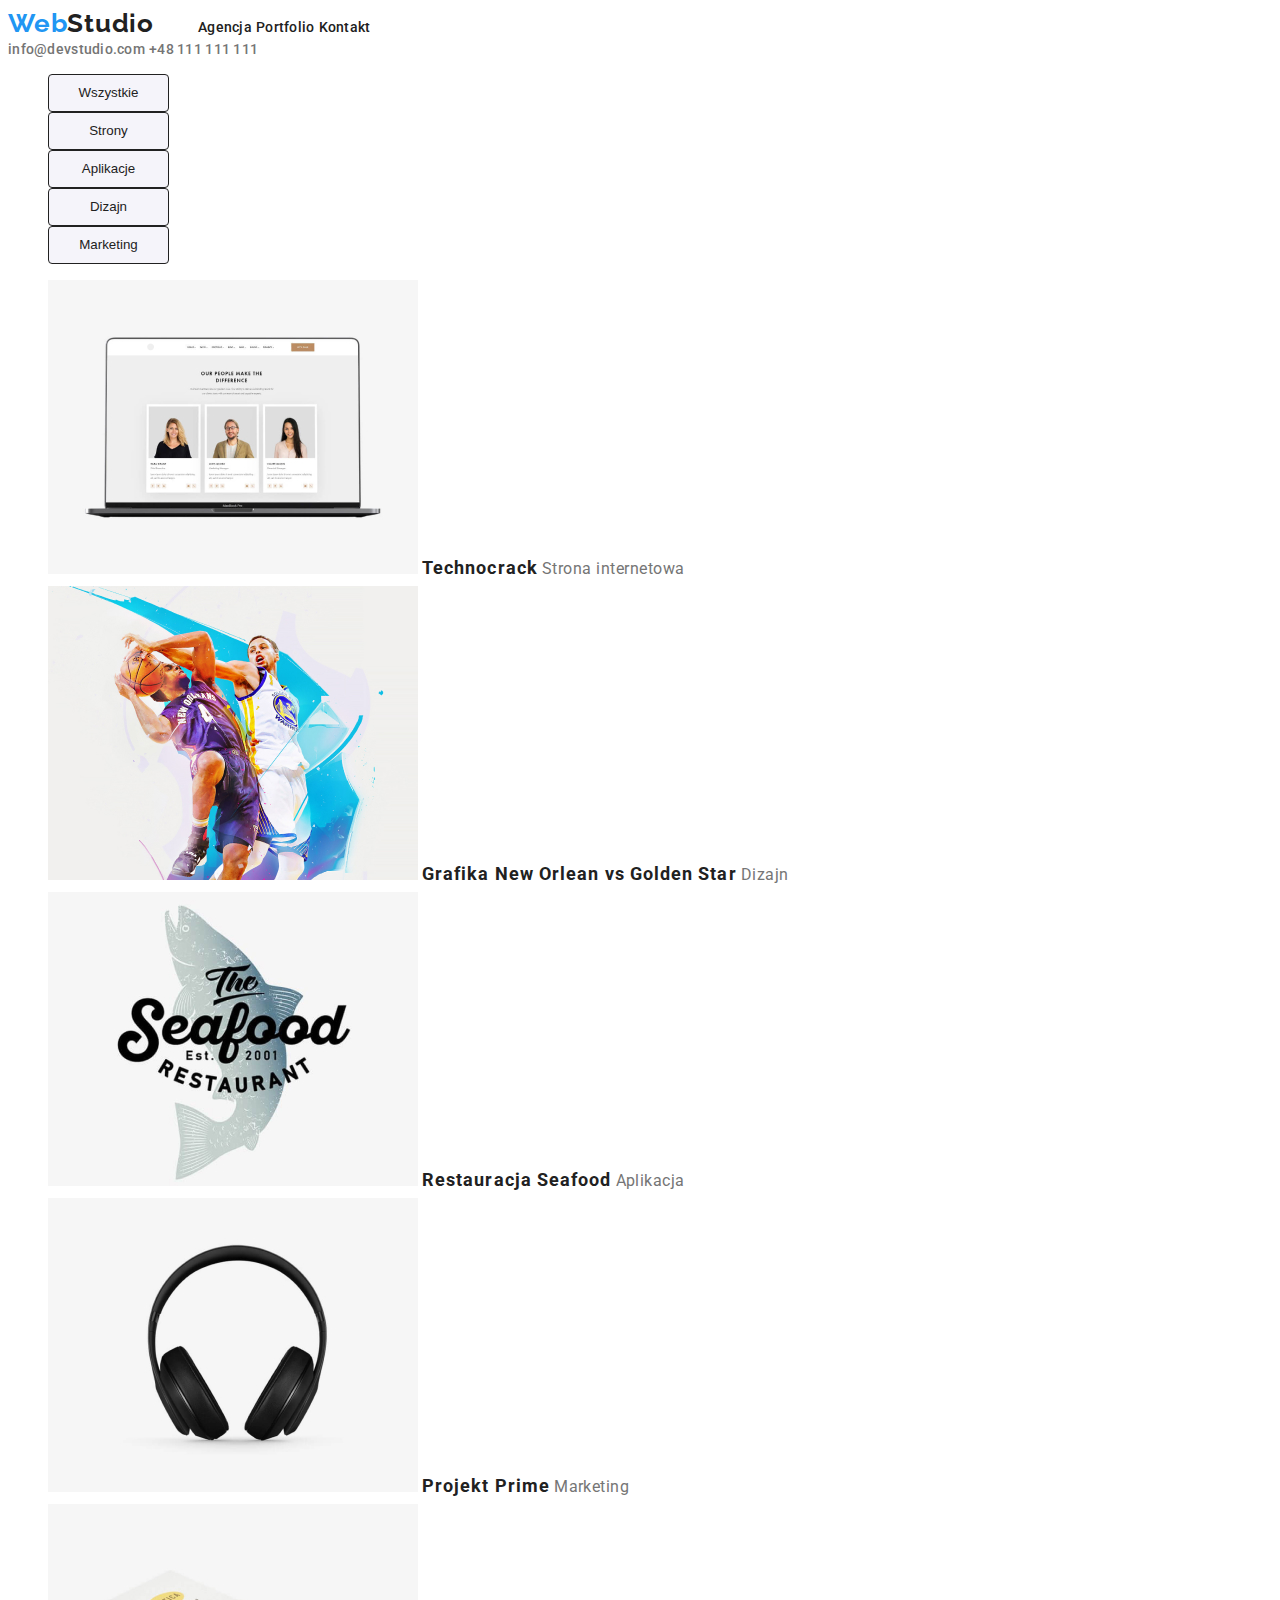
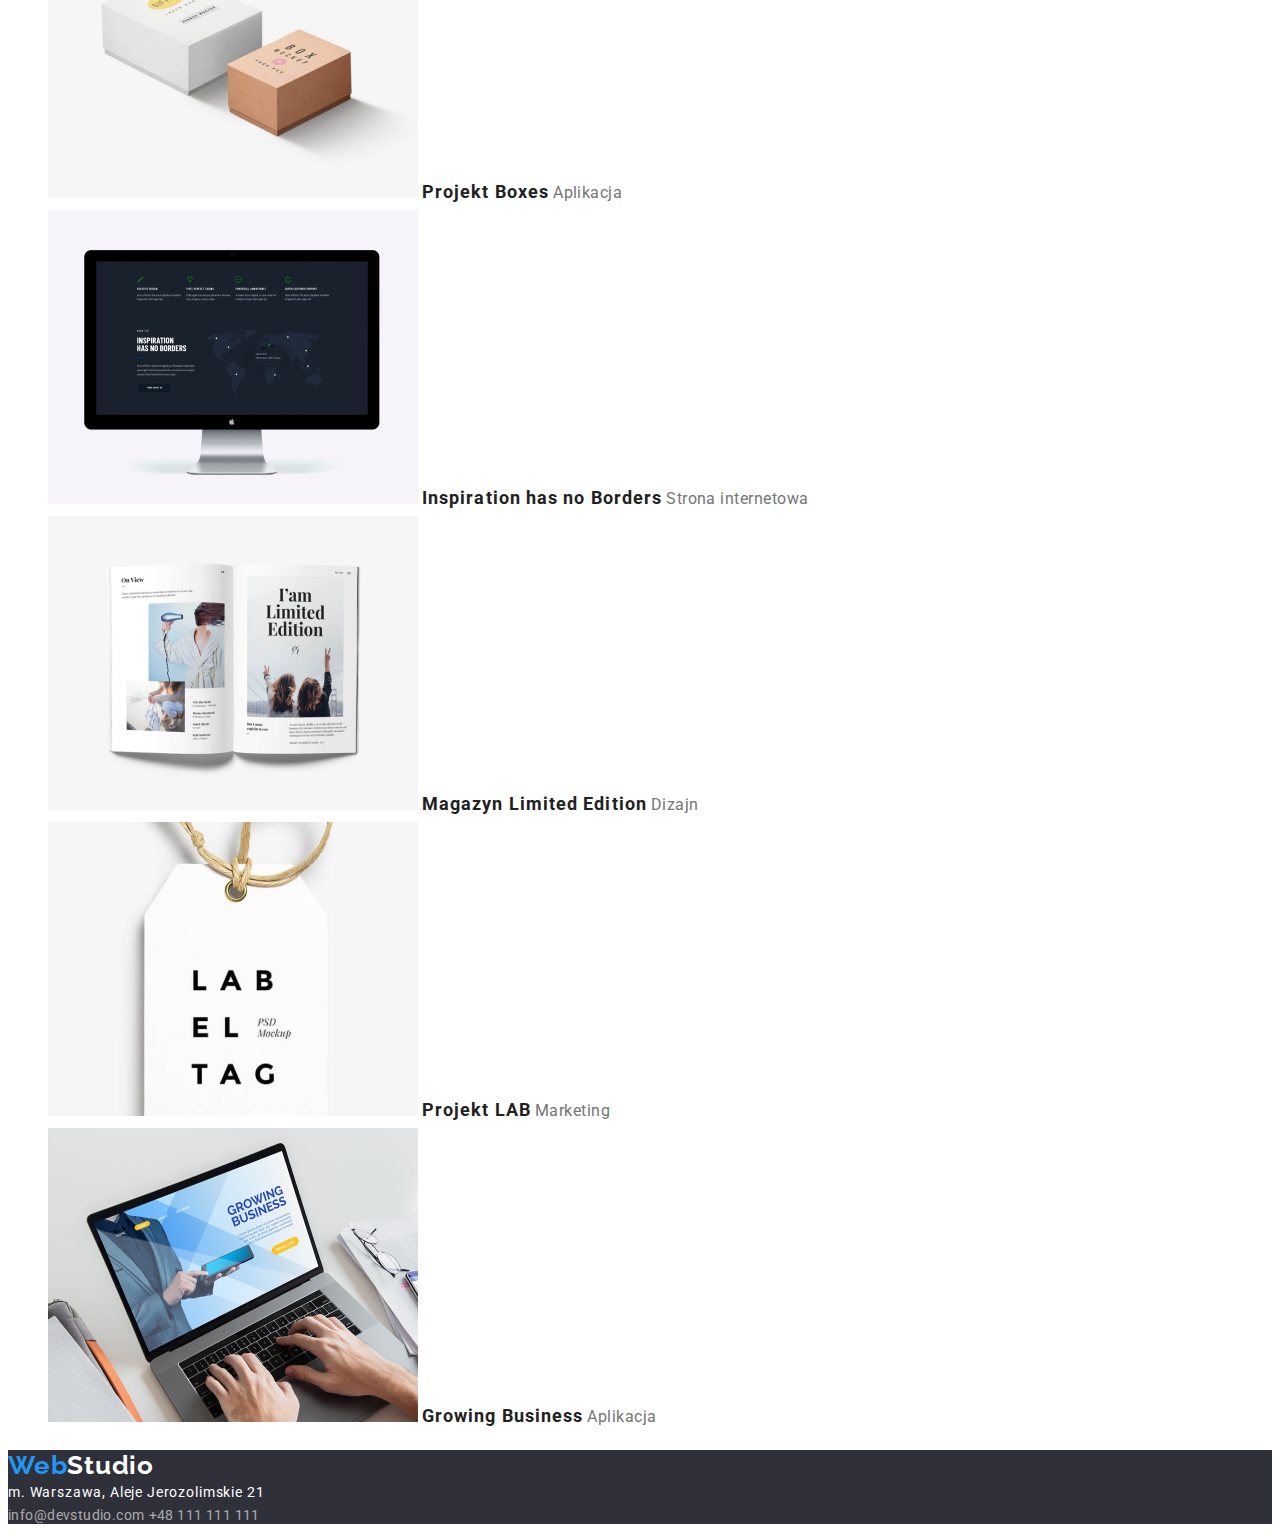
==== portfolio.html @ 50f25360 "copy" ====
<!DOCTYPE html>
<html lang="pl">
  <head>
    <meta charset="UTF-8" />
    <meta http-equiv="X-UA-Compatible" content="IE=edge" />
    <meta name="viewport" content="width=device-width, initial-scale=1.0" />
    <title>Document</title>
    <link href="CSS/style.css" rel="stylesheet" />
    <link rel="preconnect" href="https://fonts.googleapis.com" />
    <link rel="preconnect" href="https://fonts.gstatic.com" crossorigin />
    <link
      href="https://fonts.googleapis.com/css2?family=Raleway:wght@700&family=Roboto:wght@400;500;700;900&display=swap"
      rel="stylesheet"
    />
  </head>
  <body>
    <header>
      <div>
        <nav>
          <a class="webstudio" href="index.html"
            >Web<span class="studio-h">Studio</span></a
          >
          <ul class="menu">
            <li class="menu"><a class="links" href="#">Agencja</a></li>
            <li class="menu">
              <a class="links" href="./portfolio.html">Portfolio</a>
            </li>
            <li class="menu"><a class="links" href="#">Kontakt</a></li>
          </ul>
        </nav>

        <a class="mail-h" href="mailto:info@devstudio.com"
          >info@devstudio.com</a
        >

        <a class="tel" href="tel:+48111111111">+48 111 111 111</a>
      </div>
    </header>
    <main>
      <div>
        <ul class="buttons-portfolio">
          <li>
            <button class="button-p">
              <span class="buttons-text-portfolio">Wszystkie</span>
            </button>
          </li>
          <li>
            <button class="button-p">
              <span class="buttons-text-portfolio">Strony</span>
            </button>
          </li>
          <li>
            <button class="button-p">
              <span class="buttons-text-portfolio">Aplikacje</span>
            </button>
          </li>
          <li>
            <button class="button-p">
              <span class="buttons-text-portfolio">Dizajn</span>
            </button>
          </li>
          <li>
            <button class="button-p">
              <span class="buttons-text-portfolio">Marketing</span>
            </button>
          </li>
        </ul>
      </div>
      <div>
        <ul class="img-portfolio">
          <li>
            <img alt="" src="images/8.jpg" width="370" height="294" />
            <span class="img-name">Technocrack</span>
            <span class="img-type">Strona internetowa</span>
          </li>

          <li>
            <img alt="" src="images/9.jpg" width="370" height="294" />
            <span class="img-name">Grafika New Orlean vs Golden Star</span>
            <span class="img-type">Dizajn</span>
          </li>

          <li>
            <img alt="" src="images/10.jpg" width="370" height="294" />
            <span class="img-name">Restauracja Seafood</span>
            <span class="img-type">Aplikacja</span>
          </li>

          <li>
            <img alt="" src="images/11.jpg" width="370" height="294" />
            <span class="img-name">Projekt Prime</span>
            <span class="img-type">Marketing</span>
          </li>

          <li>
            <img alt="" src="images/12.jpg" width="370" height="294" />
            <span class="img-name">Projekt Boxes</span>
            <span class="img-type">Aplikacja</span>
          </li>

          <li>
            <img alt="" src="images/13.jpg" width="370" height="294" />
            <span class="img-name">Inspiration has no Borders</span>
            <span class="img-type">Strona internetowa</span>
          </li>

          <li>
            <img alt="" src="images/14.jpg" width="370" height="294" />
            <span class="img-name">Magazyn Limited Edition</span>
            <span class="img-type">Dizajn</span>
          </li>

          <li>
            <img alt="" src="images/15.jpg" width="370" height="294" />
            <span class="img-name">Projekt LAB</span>
            <span class="img-type">Marketing</span>
          </li>

          <li>
            <img alt="" src="images/16.jpg" width="370" height="294" />
            <span class="img-name">Growing Business</span>
            <span class="img-type">Aplikacja</span>
          </li>
        </ul>
      </div>
    </main>
    <footer class="footer">
      <a class="webstudio" href="index.html"
        ><span>Web</span><span class="studio-f">Studio</span></a
      >
      <address class="address">m. Warszawa, Aleje Jerozolimskie 21</address>
      <a class="link-footer" href="mailto:info@devstudio.com"
        >info@devstudio.com</a
      >

      <a class="tel-footer" href="tel:+48111111111">+48 111 111 111</a>
    </footer>
  </body>
</html>
---- CSS/style.css ----
body {
  font-family: "Roboto", sans-serif;
  color: #212121;
}

.menu {
  display: inline;
}

.webstudio {
  font-family: "Raleway";
  font-weight: 700;
  font-size: 26px;
  line-height: 1.19;
  letter-spacing: 0.03em;
  color: #2196f3;
  text-decoration: none;
}

.studio-h {
  color: #212121;
}

.studio-f {
  color: #ffffff;
}

.links {
  text-decoration: none;
  color: #212121;
  font-weight: 500;
  font-size: 14px;
  line-height: 1.14;
  letter-spacing: 0.02em;
}

.mail-h {
  text-decoration: none;
  color: #757575;
  font-weight: 500;
  font-size: 14px;
  line-height: 1.14;
  letter-spacing: 0.02em;
}

.tel {
  font-weight: 500;
  font-size: 14px;
  line-height: 1.14;
  letter-spacing: 0.02em;
  color: #757575;
  text-decoration: none;
}

.tel:hover {
  color: #2196f3;
}

.links:hover {
  color: #2196f3;
}

.mail-h:hover {
  color: #2196f3;
}

.s1 {
  background: #2f303a;
}

.h1 {
  font-weight: 900;
  font-size: 44px;
  line-height: 1.36;
  color: #ffffff;
  letter-spacing: 0.06em;
}

.Lorem-P {
  font-size: 14px;
  line-height: 1.71;
  color: #757575;
  letter-spacing: 0.03em;
}

.Ipsum-h {
  font-weight: 700;
  font-size: 14px;
  line-height: 1.14;
  letter-spacing: 0.03em;
}

.ul-main {
  list-style-type: none;
}

.job {
  color: #757575;
  font-size: 16px;
  line-height: 1.18;
  letter-spacing: 0.03em;
}

.name {
  font-weight: 500;
  font-size: 16px;
  line-height: 1.18;
  letter-spacing: 0.03em;
}

.button-main-page {
  background: #2196f3;
  box-shadow: 0px 4px 4px rgba(0, 0, 0, 0.15);
  border-radius: 4px;
  width: 200px;
  height: 50px;
  cursor: pointer;
}

.button-text {
  font-weight: 700;
  font-size: 16px;
  line-height: 1.87;
  letter-spacing: 0.06em;
  color: #ffffff;
}

.webstudio-footer {
  font-family: "Raleway";
  font-weight: 700;
  font-size: 26px;
  line-height: 1.19;
  letter-spacing: 0.03em;
  color: #2196f3;
  text-decoration: none;
}

.studio-footer {
  color: #ffffff;
}

.footer {
  background: #2f303a;
}

.address {
  font-size: 14px;
  line-height: 1.71;
  color: #ffffff;
  font-style: normal;
  letter-spacing: 0.06em;
}

.link-footer {
  color: rgba(255, 255, 255, 0.6);
  text-decoration: none;

  font-size: 14px;
  letter-spacing: 0.03em;
}

.tel-footer {
  color: rgba(255, 255, 255, 0.6);
  text-decoration: none;

  font-size: 14px;
  letter-spacing: 0.03em;
}

.buttons-portfolio {
  list-style-type: none;
  font-weight: 500;
  font-size: 16px;
  line-height: 1.62;
  letter-spacing: 0.03em;
}

.button-p {
  background-color: #f5f4fa;
  color: #212121;
  border: 1px solid #212121;
  width: 121px;
  height: 38px;
  border-radius: 4px;
  text-decoration: none;
  transition-duration: 0.4s;
  display: inline-block;
  cursor: pointer;
}

.button-p:hover {
  background-color: #2196f3;
  color: #ffffff;
  border: 1px solid #2196f3;
  box-shadow: 0px 3px 1px rgba(0, 0, 0, 0.1), 0px 1px 2px rgba(0, 0, 0, 0.08),
    0px 2px 2px rgba(0, 0, 0, 0.12);
}

.img-portfolio {
  list-style-type: none;
}

.img-name {
  font-weight: 700;
  font-size: 18px;
  line-height: 2;
  letter-spacing: 0.06em;
}

.img-type {
  font-size: 16px;
  line-height: 1.87;
  color: #757575;
  letter-spacing: 0.03em;
}

.offer {
  font-weight: 700;
  font-size: 36px;
  line-height: 1.16;
  letter-spacing: 0.03em;
}
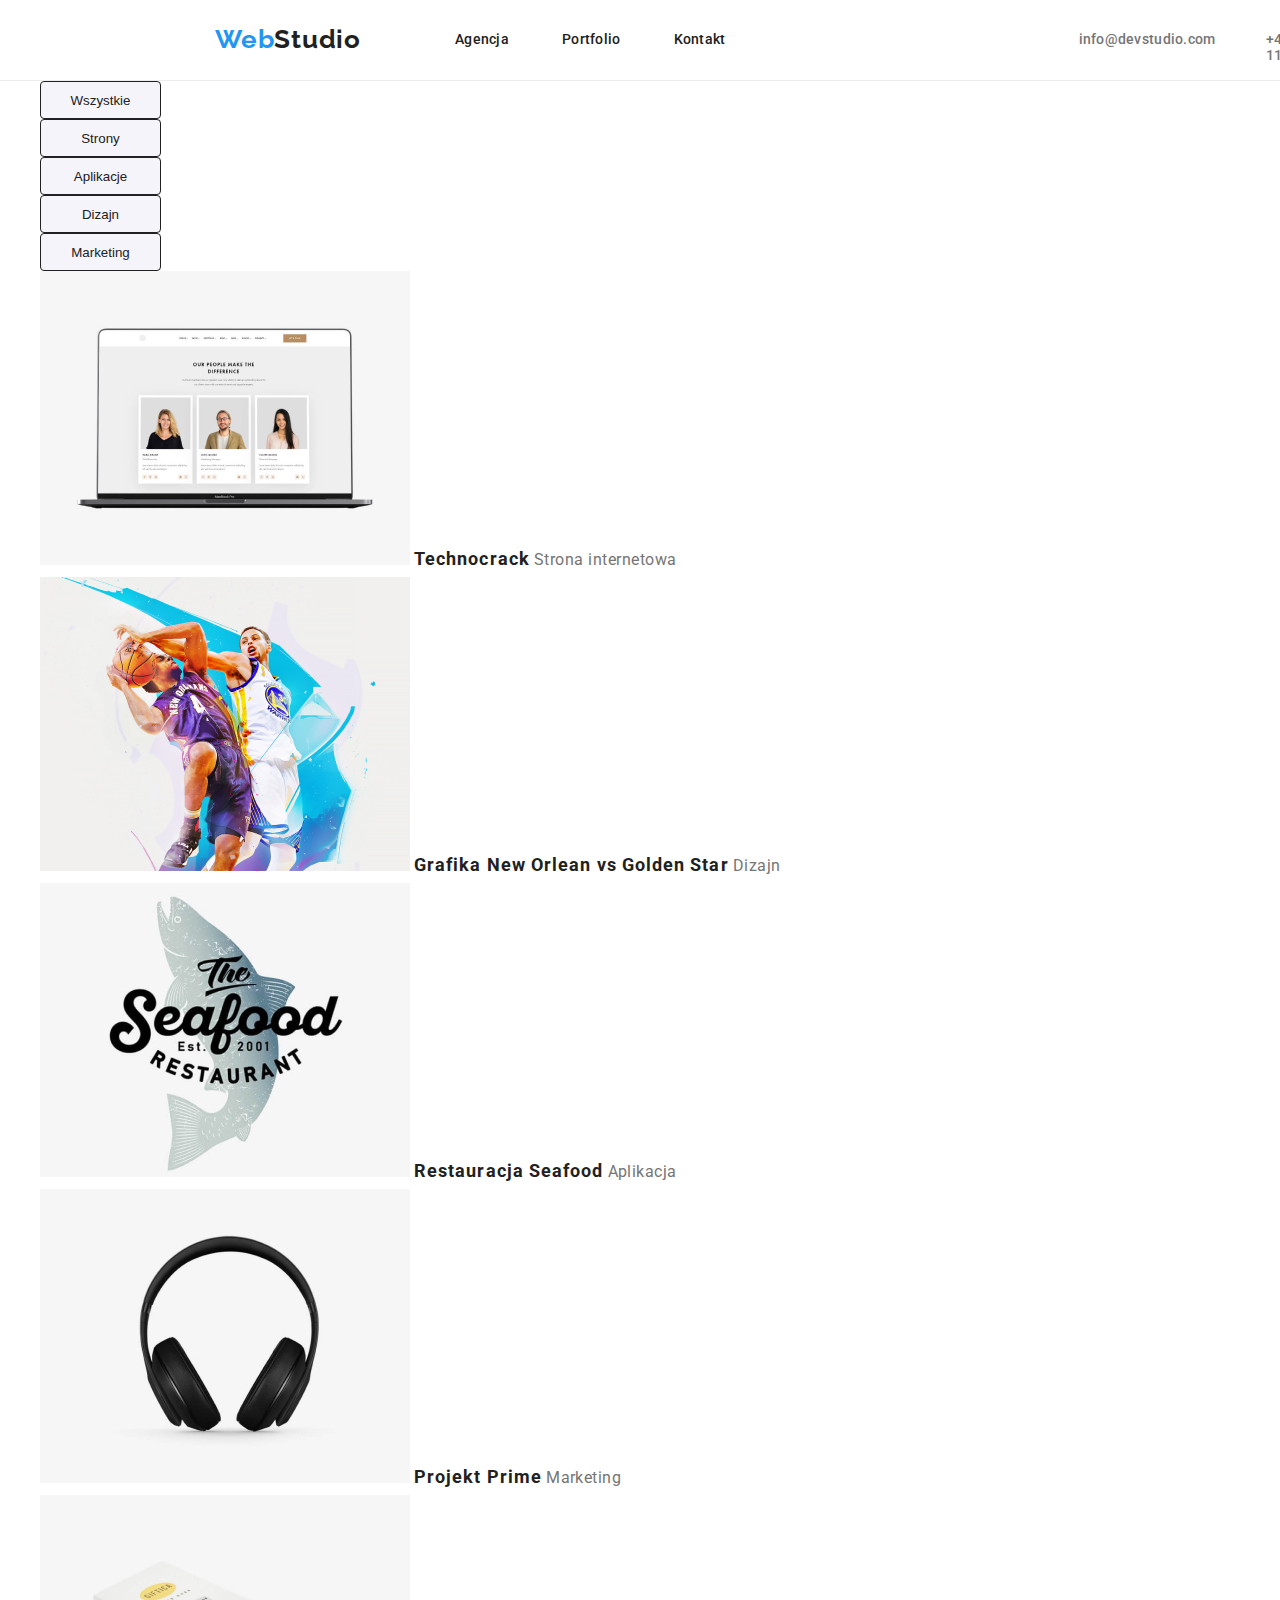
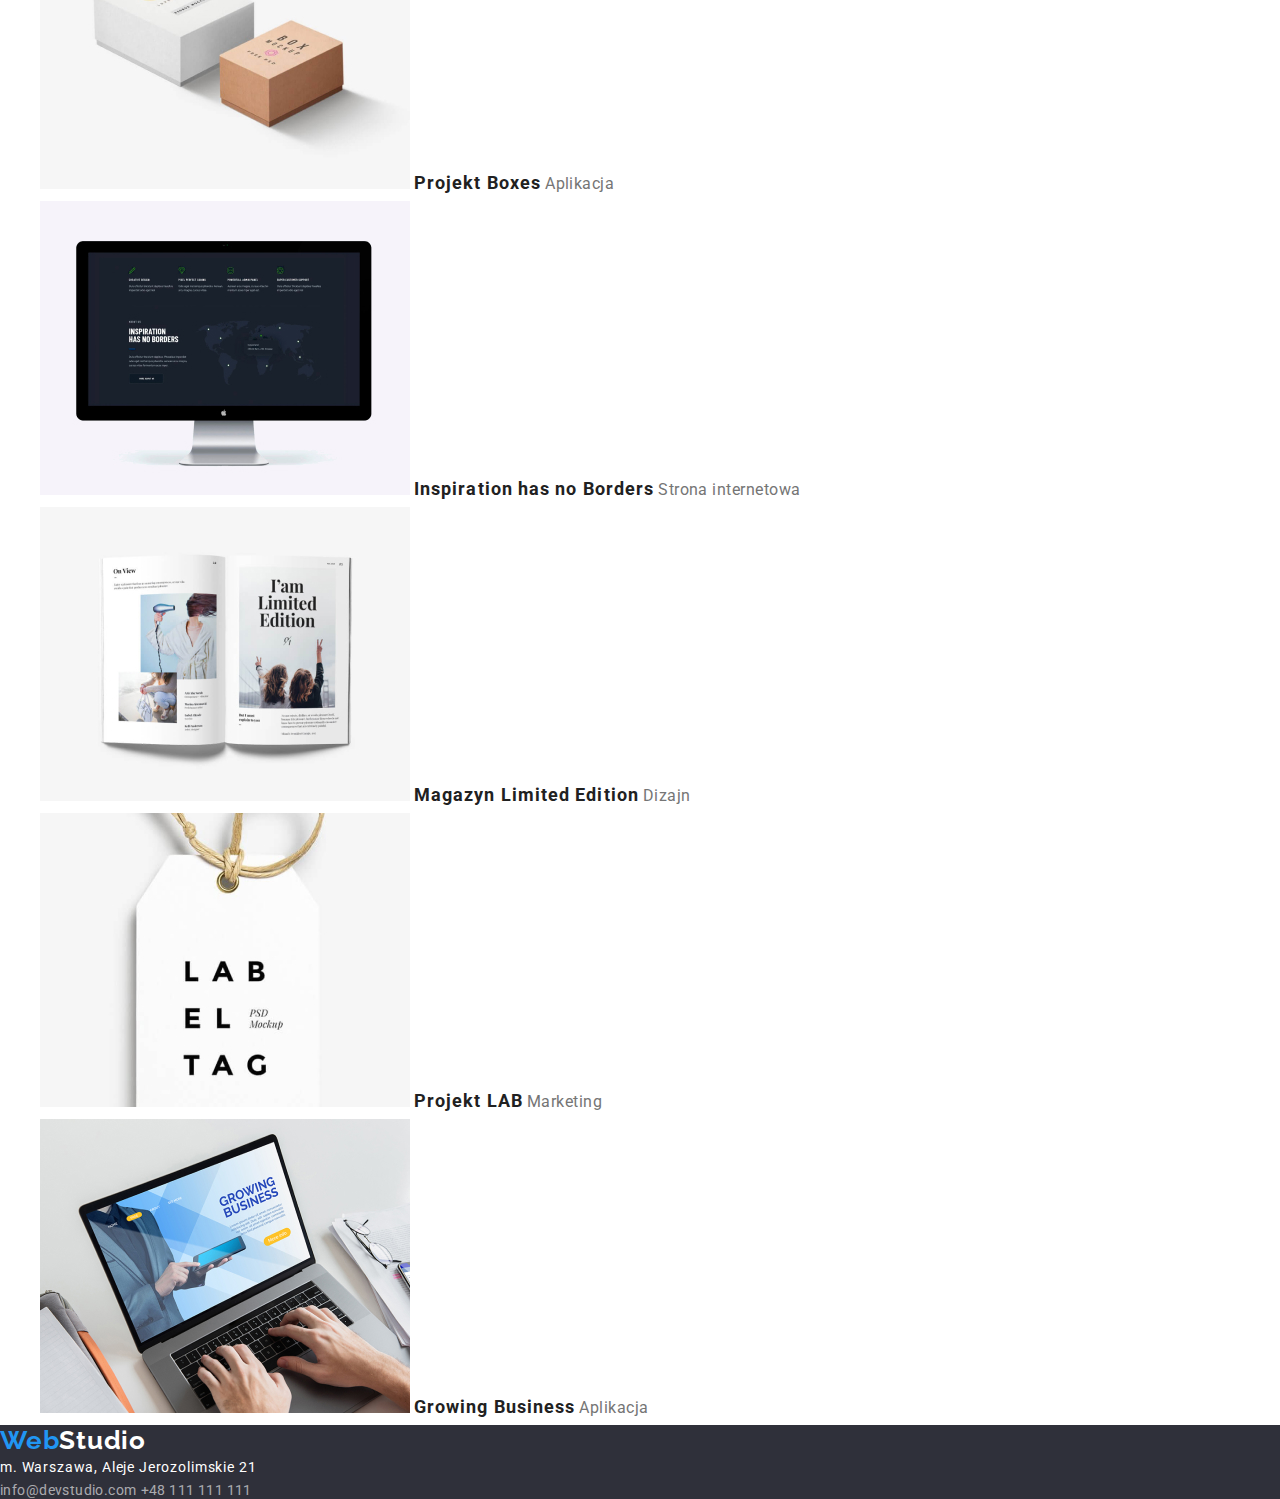
==== commit 736aa4b9: "working" ====
--- a/portfolio.html
+++ b/portfolio.html
@@ -14,28 +14,30 @@
     />
   </head>
   <body>
-    <header>
-      <div>
-        <nav>
-          <a class="webstudio" href="index.html"
-            >Web<span class="studio-h">Studio</span></a
+    <header class="container">
+      <div class="header">
+        <ul class="menu">
+          <li>
+            <a class="webstudio" href="index.html"
+              >Web<span class="studio-h">Studio</span></a
+            >
+          </li>
+
+          <li><a class="links" href="#">Agencja</a></li>
+          <li>
+            <a class="links" href="./portfolio.html">Portfolio</a>
+          </li>
+          <li><a class="links" href="#">Kontakt</a></li>
+
+          <a class="mail-h" href="mailto:info@devstudio.com"
+            >info@devstudio.com</a
           >
-          <ul class="menu">
-            <li class="menu"><a class="links" href="#">Agencja</a></li>
-            <li class="menu">
-              <a class="links" href="./portfolio.html">Portfolio</a>
-            </li>
-            <li class="menu"><a class="links" href="#">Kontakt</a></li>
-          </ul>
-        </nav>
 
-        <a class="mail-h" href="mailto:info@devstudio.com"
-          >info@devstudio.com</a
-        >
-
-        <a class="tel" href="tel:+48111111111">+48 111 111 111</a>
+          <a class="tel" href="tel:+48111111111">+48 111 111 111</a>
+        </ul>
       </div>
     </header>
+
     <main>
       <div>
         <ul class="buttons-portfolio">
@@ -125,15 +127,17 @@
       </div>
     </main>
     <footer class="footer">
-      <a class="webstudio" href="index.html"
-        ><span>Web</span><span class="studio-f">Studio</span></a
-      >
-      <address class="address">m. Warszawa, Aleje Jerozolimskie 21</address>
-      <a class="link-footer" href="mailto:info@devstudio.com"
-        >info@devstudio.com</a
-      >
+      <div class="container">
+        <a class="webstudio-f" href="index.html"
+          ><span>Web</span><span class="studio-f">Studio</span></a
+        >
+        <address class="address">m. Warszawa, Aleje Jerozolimskie 21</address>
+        <a class="link-footer" href="mailto:info@devstudio.com"
+          >info@devstudio.com</a
+        >
 
-      <a class="tel-footer" href="tel:+48111111111">+48 111 111 111</a>
+        <a class="tel-footer" href="tel:+48111111111">+48 111 111 111</a>
+      </div>
     </footer>
   </body>
 </html>
--- a/CSS/style.css
+++ b/CSS/style.css
@@ -1,10 +1,29 @@
+* {
+  margin: 0;
+}
+
 body {
   font-family: "Roboto", sans-serif;
   color: #212121;
 }
+.container {
+  max-width: 1600px;
+  width: 100%;
+  margin: 0 auto;
+  padding: 0;
+}
+
+.header {
+  width: 1600px;
+  height: 80px;
+  border-bottom: 1px solid #ececec;
+}
 
 .menu {
-  display: inline;
+  display: flex;
+  text-decoration: none;
+  list-style-type: none;
+  padding-left: 0px;
 }
 
 .webstudio {
@@ -15,6 +34,10 @@
   letter-spacing: 0.03em;
   color: #2196f3;
   text-decoration: none;
+  display: flex;
+  padding: 24px 0px 25px 0px;
+  margin-left: 215px;
+  margin-right: 94px;
 }
 
 .studio-h {
@@ -27,11 +50,14 @@
 
 .links {
   text-decoration: none;
+  list-style-type: none;
   color: #212121;
   font-weight: 500;
   font-size: 14px;
   line-height: 1.14;
   letter-spacing: 0.02em;
+  display: flex;
+  padding: 32px 53px 32px 0px;
 }
 
 .mail-h {
@@ -41,6 +67,8 @@
   font-size: 14px;
   line-height: 1.14;
   letter-spacing: 0.02em;
+  padding: 32px 50px 32px 0px;
+  margin-left: 300px;
 }
 
 .tel {
@@ -50,6 +78,9 @@
   letter-spacing: 0.02em;
   color: #757575;
   text-decoration: none;
+  padding: 32px 0px 32px 0px;
+
+  margin-right: 227px;
 }
 
 .tel:hover {
@@ -66,14 +97,22 @@
 
 .s1 {
   background: #2f303a;
+  width: 1600px;
+  height: 600px;
 }
 
 .h1 {
+  width: 696px;
+  height: 120px;
   font-weight: 900;
   font-size: 44px;
   line-height: 1.36;
   color: #ffffff;
   letter-spacing: 0.06em;
+  text-transform: uppercase;
+  text-align: center;
+  padding-left: 452px;
+  padding-top: 200px;
 }
 
 .Lorem-P {
@@ -88,10 +127,65 @@
   font-size: 14px;
   line-height: 1.14;
   letter-spacing: 0.03em;
+  margin-bottom: 10px;
+}
+
+.ul-main1 {
+  display: flex;
+  justify-content: space-between;
+  width: 1170px;
+  height: 101px;
+  list-style-type: none;
+  margin-top: 94px;
+  padding-left: 215px;
+}
+
+.sec3 {
+  width: 1170px;
+  height: 386px;
+  padding-left: 215px;
+}
+
+.ul-main2 {
+  list-style-type: none;
+  display: flex;
+  justify-content: space-between;
+  margin-top: 50px;
+  padding-left: 0px;
+}
+
+.team {
+  padding-top: 94px;
+  margin-top: 94px;
+  margin-left: 695px;
+  margin-bottom: 50px;
+  font-weight: 700;
+  font-size: 36px;
+  line-height: 42px;
+
+  letter-spacing: 0.03em;
+  color: #212121;
 }
 
 .ul-main {
   list-style-type: none;
+  list-style-type: none;
+  display: flex;
+  justify-content: space-between;
+  width: 1170px;
+  height: 368px;
+  margin-left: 215px;
+  margin-right: 215px;
+  padding-left: 0px;
+}
+
+.img-sec3 {
+  width: 270px;
+  height: 368px;
+  background: #ffffff;
+  box-shadow: 0px 1px 3px rgba(0, 0, 0, 0.12), 0px 1px 1px rgba(0, 0, 0, 0.14),
+    0px 2px 1px rgba(0, 0, 0, 0.2);
+  border-radius: 0px 0px 4px 4px;
 }
 
 .job {
@@ -99,6 +193,7 @@
   font-size: 16px;
   line-height: 1.18;
   letter-spacing: 0.03em;
+  text-align: center;
 }
 
 .name {
@@ -106,6 +201,7 @@
   font-size: 16px;
   line-height: 1.18;
   letter-spacing: 0.03em;
+  text-align: center;
 }
 
 .button-main-page {
@@ -115,6 +211,9 @@
   width: 200px;
   height: 50px;
   cursor: pointer;
+  margin-left: 700px;
+
+  margin-top: 30px;
 }
 
 .button-text {
@@ -219,4 +318,22 @@
   font-size: 36px;
   line-height: 1.16;
   letter-spacing: 0.03em;
-}
+  margin-top: 94px;
+  margin-left: 409px;
+}
+
+.sec4 {
+  width: 1600px;
+  height: 648px;
+  background: #f5f4fa;
+}
+
+.webstudio-f {
+  font-family: "Raleway";
+  font-weight: 700;
+  font-size: 26px;
+  line-height: 1.19;
+  letter-spacing: 0.03em;
+  color: #2196f3;
+  text-decoration: none;
+}
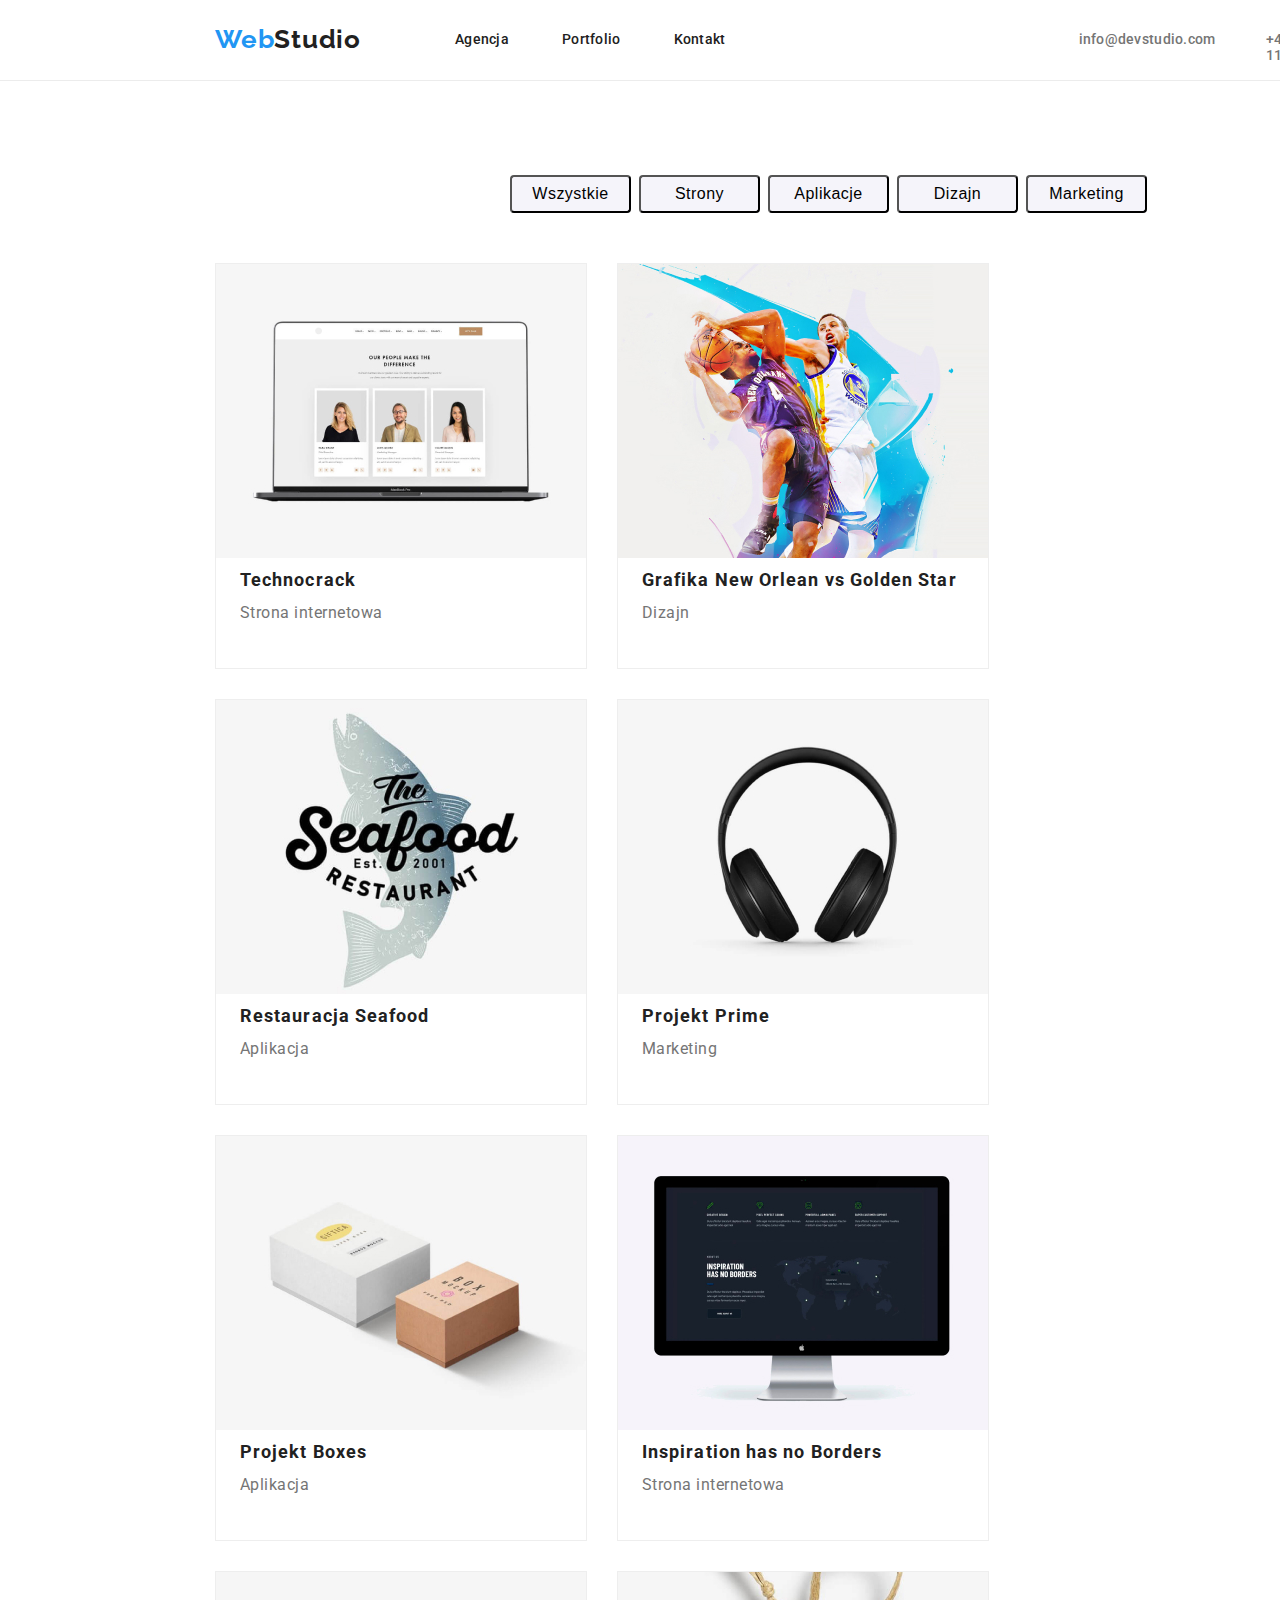
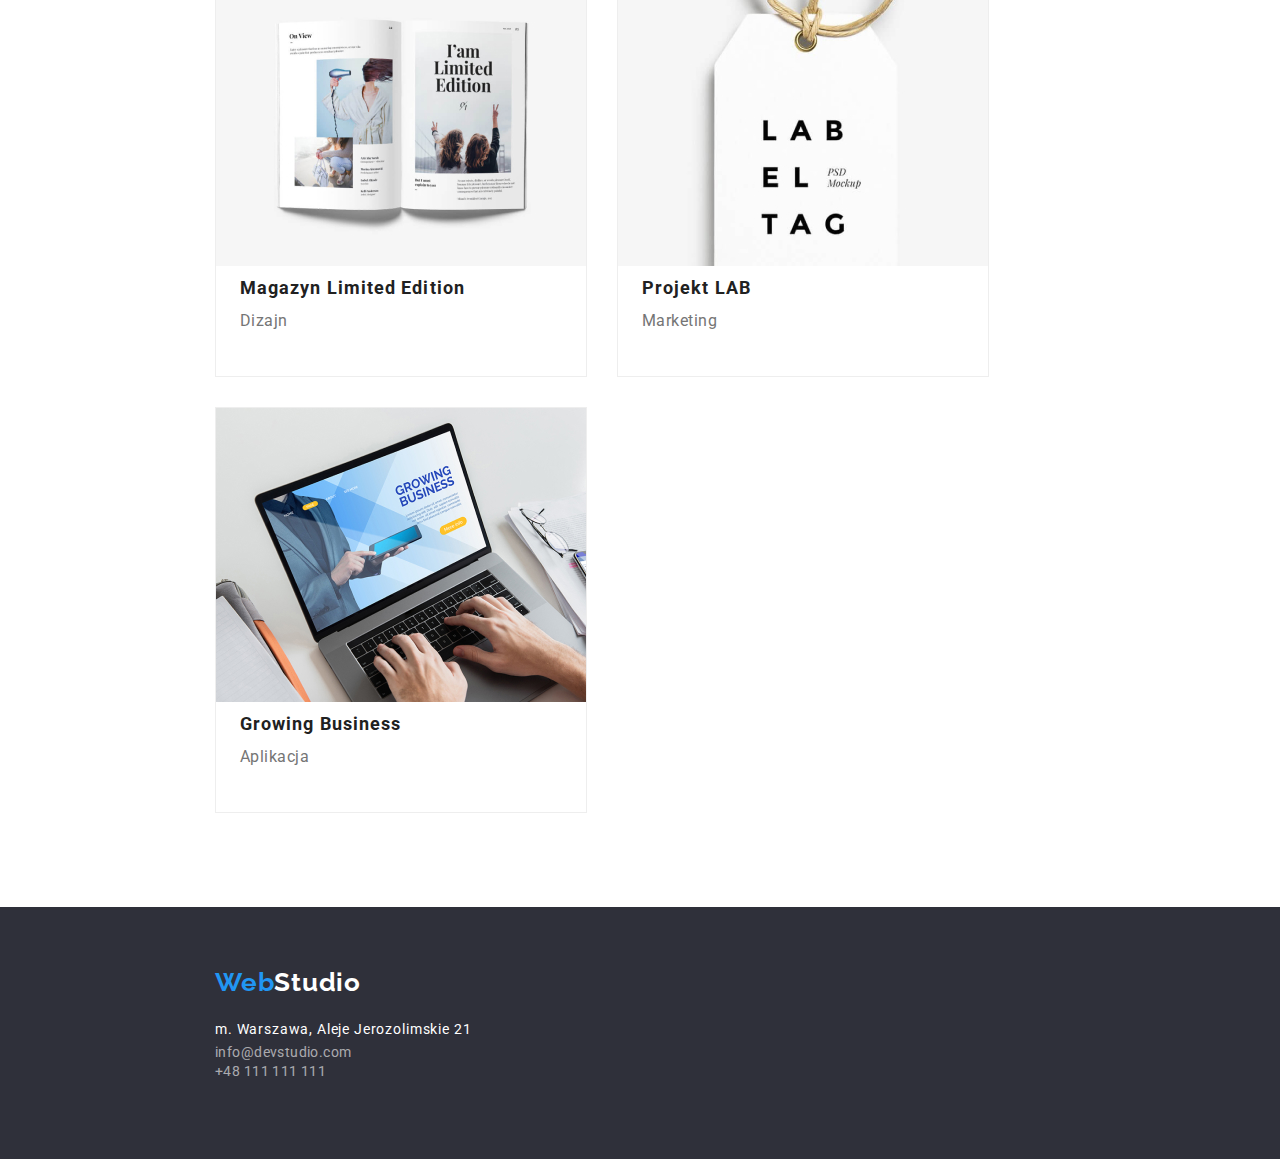
==== commit 818dff3b: "End" ====
--- a/portfolio.html
+++ b/portfolio.html
@@ -39,7 +39,7 @@
     </header>
 
     <main>
-      <div>
+      <div class="container">
         <ul class="buttons-portfolio">
           <li>
             <button class="button-p">
@@ -68,57 +68,57 @@
           </li>
         </ul>
       </div>
-      <div>
+      <div class="container">
         <ul class="img-portfolio">
-          <li>
+          <li class="portfolio-img-l">
             <img alt="" src="images/8.jpg" width="370" height="294" />
             <span class="img-name">Technocrack</span>
             <span class="img-type">Strona internetowa</span>
           </li>
 
-          <li>
+          <li class="portfolio-img-l">
             <img alt="" src="images/9.jpg" width="370" height="294" />
             <span class="img-name">Grafika New Orlean vs Golden Star</span>
             <span class="img-type">Dizajn</span>
           </li>
 
-          <li>
+          <li class="portfolio-img-l">
             <img alt="" src="images/10.jpg" width="370" height="294" />
             <span class="img-name">Restauracja Seafood</span>
             <span class="img-type">Aplikacja</span>
           </li>
 
-          <li>
+          <li class="portfolio-img-l">
             <img alt="" src="images/11.jpg" width="370" height="294" />
             <span class="img-name">Projekt Prime</span>
             <span class="img-type">Marketing</span>
           </li>
 
-          <li>
+          <li class="portfolio-img-l">
             <img alt="" src="images/12.jpg" width="370" height="294" />
             <span class="img-name">Projekt Boxes</span>
             <span class="img-type">Aplikacja</span>
           </li>
 
-          <li>
+          <li class="portfolio-img-l">
             <img alt="" src="images/13.jpg" width="370" height="294" />
             <span class="img-name">Inspiration has no Borders</span>
             <span class="img-type">Strona internetowa</span>
           </li>
 
-          <li>
+          <li class="portfolio-img-l">
             <img alt="" src="images/14.jpg" width="370" height="294" />
             <span class="img-name">Magazyn Limited Edition</span>
             <span class="img-type">Dizajn</span>
           </li>
 
-          <li>
+          <li class="portfolio-img-l">
             <img alt="" src="images/15.jpg" width="370" height="294" />
             <span class="img-name">Projekt LAB</span>
             <span class="img-type">Marketing</span>
           </li>
 
-          <li>
+          <li class="portfolio-img-l">
             <img alt="" src="images/16.jpg" width="370" height="294" />
             <span class="img-name">Growing Business</span>
             <span class="img-type">Aplikacja</span>
@@ -126,18 +126,21 @@
         </ul>
       </div>
     </main>
-    <footer class="footer">
-      <div class="container">
-        <a class="webstudio-f" href="index.html"
-          ><span>Web</span><span class="studio-f">Studio</span></a
-        >
-        <address class="address">m. Warszawa, Aleje Jerozolimskie 21</address>
-        <a class="link-footer" href="mailto:info@devstudio.com"
-          >info@devstudio.com</a
-        >
+  </main>
+  <footer class="container">
+    <div class="footer">
+      <ul class="list-f">
+      <li><a class="webstudio-f" href="index.html"
+        ><span>Web</span><span class="studio-f">Studio</span></a
+      ></li>
+      <li><address class="address">m. Warszawa, Aleje Jerozolimskie 21</address></li>
+      <li><a class="link-footer" href="mailto:info@devstudio.com"
+        >info@devstudio.com</a
+      ></li>
 
-        <a class="tel-footer" href="tel:+48111111111">+48 111 111 111</a>
-      </div>
-    </footer>
+      <li><a class="tel-footer" href="tel:+48111111111">+48 111 111 111</a></li>
+    </ul>
+    </div>
+  </footer>
   </body>
 </html>
--- a/CSS/style.css
+++ b/CSS/style.css
@@ -194,6 +194,9 @@
   line-height: 1.18;
   letter-spacing: 0.03em;
   text-align: center;
+  display: flex;
+  justify-content: space-between;
+  justify-content: center;
 }
 
 .name {
@@ -202,6 +205,10 @@
   line-height: 1.18;
   letter-spacing: 0.03em;
   text-align: center;
+  display: flex;
+  justify-content: space-between;
+  margin-left: 99px;
+  margin-top: 30px;
 }
 
 .button-main-page {
@@ -224,22 +231,14 @@
   color: #ffffff;
 }
 
-.webstudio-footer {
-  font-family: "Raleway";
-  font-weight: 700;
-  font-size: 26px;
-  line-height: 1.19;
-  letter-spacing: 0.03em;
-  color: #2196f3;
-  text-decoration: none;
-}
-
 .studio-footer {
   color: #ffffff;
 }
 
 .footer {
   background: #2f303a;
+  width: 1600px;
+  height: 252px;
 }
 
 .address {
@@ -248,6 +247,8 @@
   color: #ffffff;
   font-style: normal;
   letter-spacing: 0.06em;
+
+  margin-top: 20px;
 }
 
 .link-footer {
@@ -256,12 +257,14 @@
 
   font-size: 14px;
   letter-spacing: 0.03em;
+
+  margin-top: 9px;
 }
 
 .tel-footer {
   color: rgba(255, 255, 255, 0.6);
   text-decoration: none;
-
+  margin-top: 9px;
   font-size: 14px;
   letter-spacing: 0.03em;
 }
@@ -271,13 +274,27 @@
   font-weight: 500;
   font-size: 16px;
   line-height: 1.62;
+  letter-spacing: 0.03em;
+  display: flex;
+  justify-content: space-between;
+  width: 572px;
+  height: 54px;
+  gap: 8px;
+  padding-left: 510px;
+  margin-top: 94px;
+}
+
+.buttons-text-portfolio {
+  font-weight: 500;
+  font-size: 16px;
+  line-height: 1.62;
+  text-align: center;
   letter-spacing: 0.03em;
 }
 
 .button-p {
   background-color: #f5f4fa;
-  color: #212121;
-  border: 1px solid #212121;
+
   width: 121px;
   height: 38px;
   border-radius: 4px;
@@ -297,6 +314,18 @@
 
 .img-portfolio {
   list-style-type: none;
+  display: flex;
+  flex-wrap: wrap;
+  gap: 30px;
+  padding-left: 215px;
+  margin-top: 34px;
+  margin-bottom: 94px;
+}
+
+.portfolio-img-l {
+  width: 370px;
+  height: 404px;
+  border: 1px solid #eeeeee;
 }
 
 .img-name {
@@ -304,6 +333,9 @@
   font-size: 18px;
   line-height: 2;
   letter-spacing: 0.06em;
+  display: flex;
+  flex-wrap: wrap;
+  margin-left: 24px;
 }
 
 .img-type {
@@ -311,6 +343,9 @@
   line-height: 1.87;
   color: #757575;
   letter-spacing: 0.03em;
+  display: flex;
+  flex-wrap: wrap;
+  margin-left: 24px;
 }
 
 .offer {
@@ -336,4 +371,15 @@
   letter-spacing: 0.03em;
   color: #2196f3;
   text-decoration: none;
-}
+  padding-left: 0px;
+  padding-top: 60px;
+}
+
+.list-f {
+  display: flex;
+  flex-direction: column;
+  padding-left: 0px;
+  padding-top: 60px;
+  margin-left: 215px;
+  list-style-type: none;
+}
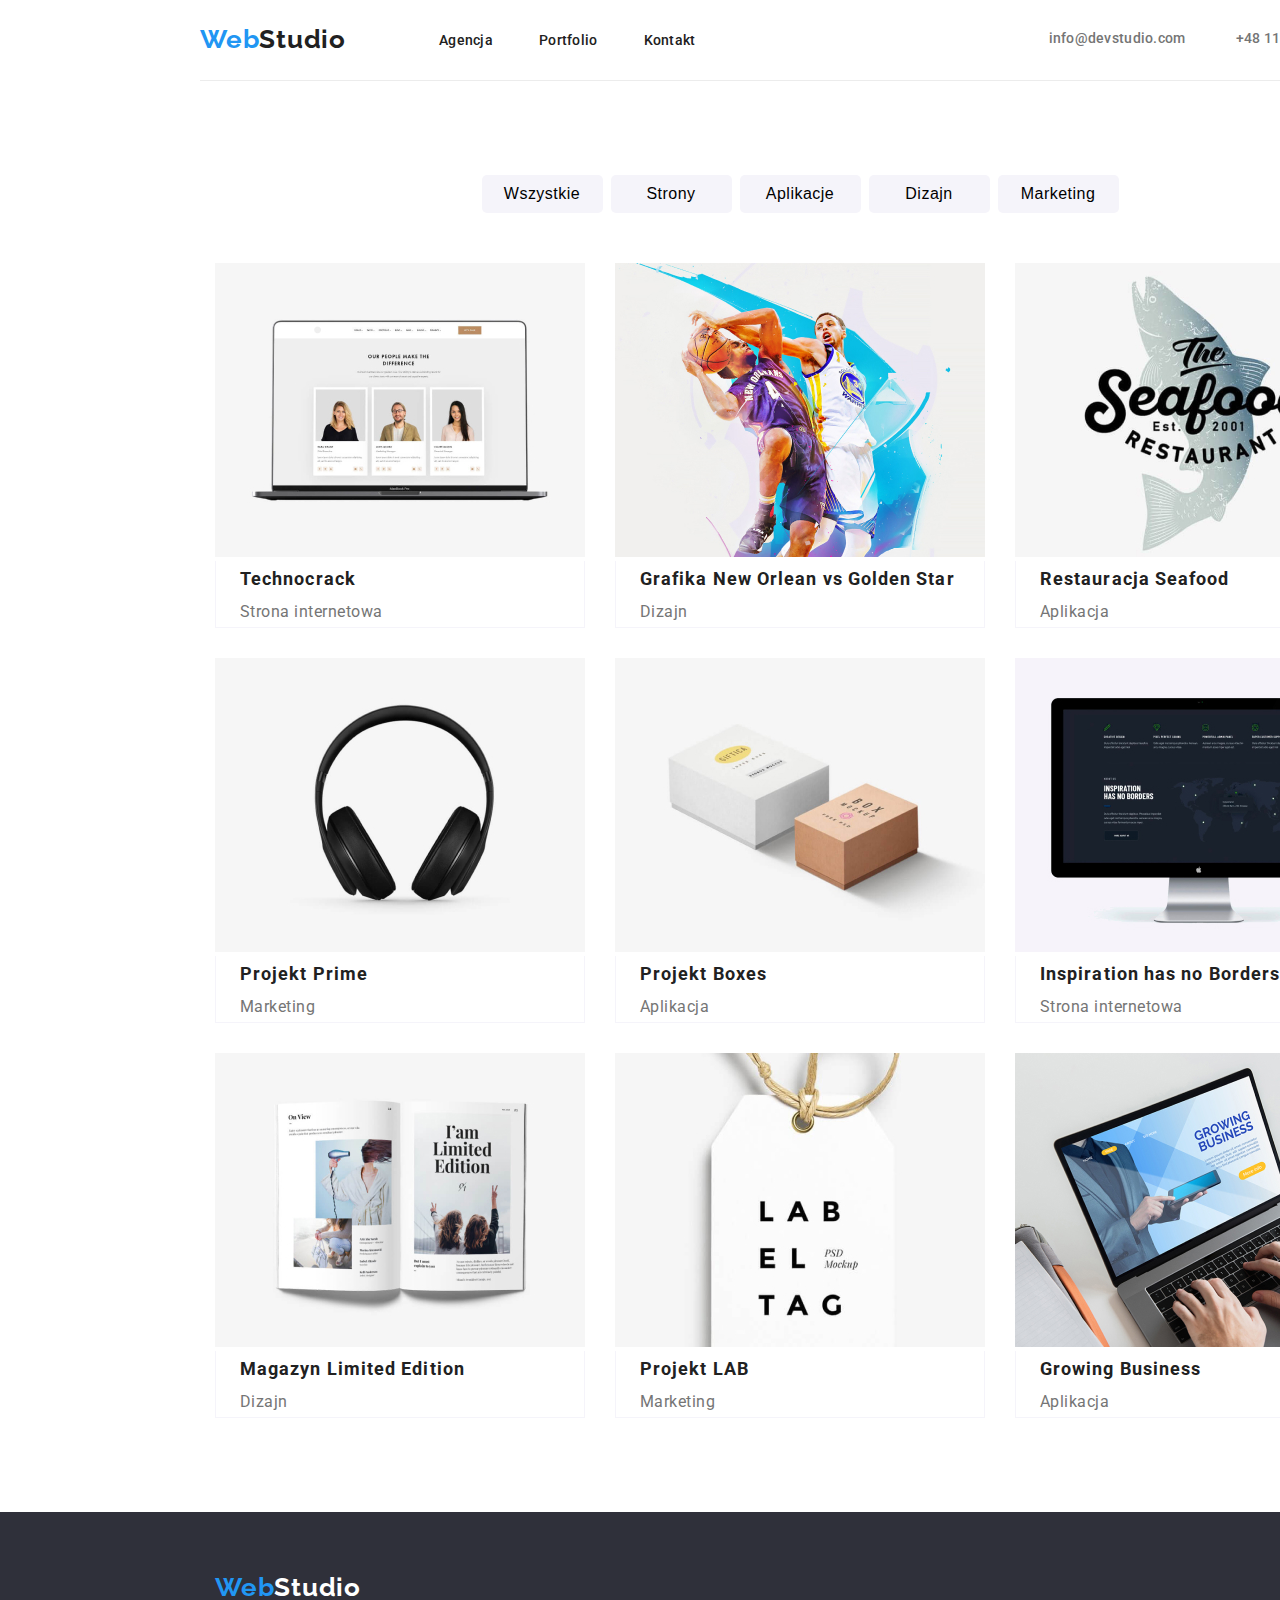
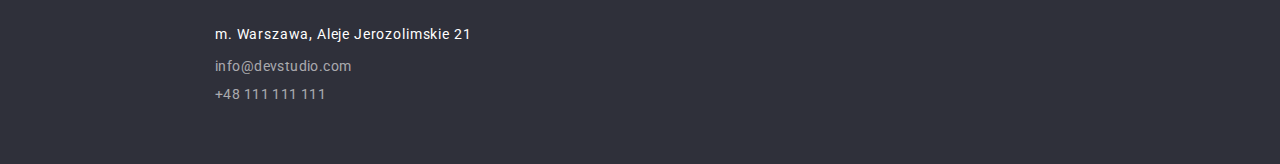
==== commit 36191685: "bugs fixed" ====
--- a/portfolio.html
+++ b/portfolio.html
@@ -6,6 +6,7 @@
     <meta name="viewport" content="width=device-width, initial-scale=1.0" />
     <title>Document</title>
     <link href="CSS/style.css" rel="stylesheet" />
+    <link rel="stylesheet" href="node_modules/modern-normalize/modern-normalize.css">
     <link rel="preconnect" href="https://fonts.googleapis.com" />
     <link rel="preconnect" href="https://fonts.gstatic.com" crossorigin />
     <link
@@ -14,27 +15,25 @@
     />
   </head>
   <body>
-    <header class="container">
-      <div class="header">
+    <header class="container header">
+      <div class="main-nav">
+        <a class="webstudio" href="index.html"
+          >Web<span class="studio-h">Studio</span></a
+        >
         <ul class="menu">
-          <li>
-            <a class="webstudio" href="index.html"
-              >Web<span class="studio-h">Studio</span></a
-            >
-          </li>
-
           <li><a class="links" href="#">Agencja</a></li>
           <li>
             <a class="links" href="./portfolio.html">Portfolio</a>
           </li>
           <li><a class="links" href="#">Kontakt</a></li>
-
+        </ul>
+        <div class="nav-contacts">
           <a class="mail-h" href="mailto:info@devstudio.com"
             >info@devstudio.com</a
           >
 
           <a class="tel" href="tel:+48111111111">+48 111 111 111</a>
-        </ul>
+        </div>
       </div>
     </header>
 
@@ -70,76 +69,81 @@
       </div>
       <div class="container">
         <ul class="img-portfolio">
-          <li class="portfolio-img-l">
+          <li>
             <img alt="" src="images/8.jpg" width="370" height="294" />
-            <span class="img-name">Technocrack</span>
-            <span class="img-type">Strona internetowa</span>
+            <div class="portfolio-img-l"><span class="img-name">Technocrack</span>
+            <span class="img-type">Strona internetowa</span></div>
           </li>
 
-          <li class="portfolio-img-l">
+          <li>
             <img alt="" src="images/9.jpg" width="370" height="294" />
-            <span class="img-name">Grafika New Orlean vs Golden Star</span>
+            <div class="portfolio-img-l"><span class="img-name">Grafika New Orlean vs Golden Star</span>
             <span class="img-type">Dizajn</span>
+          </div>   
           </li>
 
-          <li class="portfolio-img-l">
+          <li>
             <img alt="" src="images/10.jpg" width="370" height="294" />
-            <span class="img-name">Restauracja Seafood</span>
-            <span class="img-type">Aplikacja</span>
+            <div class="portfolio-img-l"><span class="img-name">Restauracja Seafood</span>
+            <span class="img-type">Aplikacja</span></div></li>
+
+          <li>
+            <img alt="" src="images/11.jpg" width="370" height="294" />
+            <div class="portfolio-img-l"><span class="img-name">Projekt Prime</span>
+            <span class="img-type">Marketing</span></div></li>
+
+          <li>
+            <img alt="" src="images/12.jpg" width="370" height="294" />
+            <div class="portfolio-img-l"><span class="img-name">Projekt Boxes</span>
+            <span class="img-type">Aplikacja</span></div></li>
+
+          <li>
+            <img alt="" src="images/13.jpg" width="370" height="294" />
+            <div class="portfolio-img-l"><span class="img-name">Inspiration has no Borders</span>
+            <span class="img-type">Strona internetowa</span></div>
           </li>
 
-          <li class="portfolio-img-l">
-            <img alt="" src="images/11.jpg" width="370" height="294" />
-            <span class="img-name">Projekt Prime</span>
-            <span class="img-type">Marketing</span>
-          </li>
+          <li>
+            <img alt="" src="images/14.jpg" width="370" height="294" />
+            <div class="portfolio-img-l"><span class="img-name">Magazyn Limited Edition</span>
+            <span class="img-type">Dizajn</span></div></li>
 
-          <li class="portfolio-img-l">
-            <img alt="" src="images/12.jpg" width="370" height="294" />
-            <span class="img-name">Projekt Boxes</span>
-            <span class="img-type">Aplikacja</span>
-          </li>
+          <li>
+            <img alt="" src="images/15.jpg" width="370" height="294" />
+            <div class="portfolio-img-l"><span class="img-name">Projekt LAB</span>
+            <span class="img-type">Marketing</span></div></li>
 
-          <li class="portfolio-img-l">
-            <img alt="" src="images/13.jpg" width="370" height="294" />
-            <span class="img-name">Inspiration has no Borders</span>
-            <span class="img-type">Strona internetowa</span>
-          </li>
-
-          <li class="portfolio-img-l">
-            <img alt="" src="images/14.jpg" width="370" height="294" />
-            <span class="img-name">Magazyn Limited Edition</span>
-            <span class="img-type">Dizajn</span>
-          </li>
-
-          <li class="portfolio-img-l">
-            <img alt="" src="images/15.jpg" width="370" height="294" />
-            <span class="img-name">Projekt LAB</span>
-            <span class="img-type">Marketing</span>
-          </li>
-
-          <li class="portfolio-img-l">
+          <li>
             <img alt="" src="images/16.jpg" width="370" height="294" />
-            <span class="img-name">Growing Business</span>
-            <span class="img-type">Aplikacja</span>
-          </li>
+            <div class="portfolio-img-l"><span class="img-name">Growing Business</span>
+            <span class="img-type">Aplikacja</span></div></li>
         </ul>
       </div>
     </main>
   </main>
-  <footer class="container">
-    <div class="footer">
+  <footer class="footer">
+    <div class="container">
       <ul class="list-f">
-      <li><a class="webstudio-f" href="index.html"
-        ><span>Web</span><span class="studio-f">Studio</span></a
-      ></li>
-      <li><address class="address">m. Warszawa, Aleje Jerozolimskie 21</address></li>
-      <li><a class="link-footer" href="mailto:info@devstudio.com"
-        >info@devstudio.com</a
-      ></li>
+        <li>
+          <a class="webstudio-f" href="index.html"
+            ><span>Web</span><span class="studio-f">Studio</span></a
+          >
+        </li>
+        <li>
+          <address class="address">
+            m. Warszawa, Aleje Jerozolimskie 21
+          </address>
+        </li>
+        <li>
+          <a class="link-footer" href="mailto:info@devstudio.com"
+            >info@devstudio.com</a
+          >
+        </li>
 
-      <li><a class="tel-footer" href="tel:+48111111111">+48 111 111 111</a></li>
-    </ul>
+        <li>
+          <a class="tel-footer" href="tel:+48111111111">+48 111 111 111</a>
+        </li>
+      </ul>
     </div>
   </footer>
   </body>
--- a/CSS/style.css
+++ b/CSS/style.css
@@ -1,29 +1,46 @@
 * {
   margin: 0;
-}
-
+  padding: 0;
+}
 body {
   font-family: "Roboto", sans-serif;
   color: #212121;
+  width: 1600px;
+  margin: 0 auto;
 }
 .container {
-  max-width: 1600px;
+  max-width: 1200px;
   width: 100%;
+  padding: 0 15px;
+  box-sizing: border-box;
   margin: 0 auto;
-  padding: 0;
 }
 
 .header {
   width: 1600px;
-  height: 80px;
   border-bottom: 1px solid #ececec;
+  padding-left: 0px;
 }
 
 .menu {
   display: flex;
   text-decoration: none;
   list-style-type: none;
-  padding-left: 0px;
+  gap: 46px;
+  align-items: center;
+}
+
+.main-nav {
+  display: flex;
+  margin: 24px 0 25px 0;
+  gap: 93px;
+}
+
+.nav-contacts {
+  display: flex;
+  gap: 50px;
+  align-items: center;
+  margin-left: 260px;
 }
 
 .webstudio {
@@ -35,9 +52,8 @@
   color: #2196f3;
   text-decoration: none;
   display: flex;
-  padding: 24px 0px 25px 0px;
-  margin-left: 215px;
-  margin-right: 94px;
+  /* padding: 24px 0px 25px 0px; */
+  /* margin-right: 94px; */
 }
 
 .studio-h {
@@ -56,8 +72,8 @@
   font-size: 14px;
   line-height: 1.14;
   letter-spacing: 0.02em;
-  display: flex;
-  padding: 32px 53px 32px 0px;
+  /* display: flex; */
+  /* padding: 32px 53px 32px 0px; */
 }
 
 .mail-h {
@@ -67,8 +83,8 @@
   font-size: 14px;
   line-height: 1.14;
   letter-spacing: 0.02em;
-  padding: 32px 50px 32px 0px;
-  margin-left: 300px;
+  /* padding: 32px 50px 32px 0px; */
+  /* margin-left: 300px; */
 }
 
 .tel {
@@ -78,9 +94,9 @@
   letter-spacing: 0.02em;
   color: #757575;
   text-decoration: none;
-  padding: 32px 0px 32px 0px;
-
-  margin-right: 227px;
+  /* padding: 32px 0px 32px 0px; */
+
+  /* margin-right: 227px; */
 }
 
 .tel:hover {
@@ -97,13 +113,17 @@
 
 .s1 {
   background: #2f303a;
+  padding: 200px 0;
+  display: flex;
+  flex-flow: column;
+  align-items: center;
   width: 1600px;
-  height: 600px;
+  margin-right: 0px;
 }
 
 .h1 {
   width: 696px;
-  height: 120px;
+
   font-weight: 900;
   font-size: 44px;
   line-height: 1.36;
@@ -111,8 +131,6 @@
   letter-spacing: 0.06em;
   text-transform: uppercase;
   text-align: center;
-  padding-left: 452px;
-  padding-top: 200px;
 }
 
 .Lorem-P {
@@ -133,17 +151,18 @@
 .ul-main1 {
   display: flex;
   justify-content: space-between;
-  width: 1170px;
+  /* width: 1170px; */
   height: 101px;
   list-style-type: none;
   margin-top: 94px;
-  padding-left: 215px;
+  /* padding-left: 215px; */
+  gap: 30px;
 }
 
 .sec3 {
   width: 1170px;
   height: 386px;
-  padding-left: 215px;
+  /* padding-left: 215px; */
 }
 
 .ul-main2 {
@@ -157,11 +176,11 @@
 .team {
   padding-top: 94px;
   margin-top: 94px;
-  margin-left: 695px;
   margin-bottom: 50px;
   font-weight: 700;
   font-size: 36px;
   line-height: 42px;
+  text-align: center;
 
   letter-spacing: 0.03em;
   color: #212121;
@@ -174,8 +193,8 @@
   justify-content: space-between;
   width: 1170px;
   height: 368px;
-  margin-left: 215px;
-  margin-right: 215px;
+  /* margin-left: 215px;
+  margin-right: 215px; */
   padding-left: 0px;
 }
 
@@ -216,10 +235,9 @@
   box-shadow: 0px 4px 4px rgba(0, 0, 0, 0.15);
   border-radius: 4px;
   width: 200px;
-  height: 50px;
   cursor: pointer;
-  margin-left: 700px;
-
+  padding-top: 9px;
+  padding-bottom: 9px;
   margin-top: 30px;
 }
 
@@ -248,7 +266,7 @@
   font-style: normal;
   letter-spacing: 0.06em;
 
-  margin-top: 20px;
+  margin-top: 11px;
 }
 
 .link-footer {
@@ -280,7 +298,9 @@
   width: 572px;
   height: 54px;
   gap: 8px;
-  padding-left: 510px;
+  justify-content: center;
+
+  margin: 0 auto;
   margin-top: 94px;
 }
 
@@ -297,7 +317,8 @@
 
   width: 121px;
   height: 38px;
-  border-radius: 4px;
+  border: #f5f4fa;
+  border-radius: 5px;
   text-decoration: none;
   transition-duration: 0.4s;
   display: inline-block;
@@ -314,18 +335,19 @@
 
 .img-portfolio {
   list-style-type: none;
+  width: 1170px;
   display: flex;
   flex-wrap: wrap;
   gap: 30px;
-  padding-left: 215px;
   margin-top: 34px;
   margin-bottom: 94px;
 }
 
 .portfolio-img-l {
-  width: 370px;
-  height: 404px;
-  border: 1px solid #eeeeee;
+  border-bottom: 1px solid #f5f4fa;
+  border-left: 1px solid #f5f4fa;
+  border-right: 1px solid #f5f4fa;
+  box-sizing: border-box;
 }
 
 .img-name {
@@ -354,7 +376,7 @@
   line-height: 1.16;
   letter-spacing: 0.03em;
   margin-top: 94px;
-  margin-left: 409px;
+  text-align: center;
 }
 
 .sec4 {
@@ -372,7 +394,7 @@
   color: #2196f3;
   text-decoration: none;
   padding-left: 0px;
-  padding-top: 60px;
+  margin-top: 60px;
 }
 
 .list-f {
@@ -380,6 +402,7 @@
   flex-direction: column;
   padding-left: 0px;
   padding-top: 60px;
-  margin-left: 215px;
-  list-style-type: none;
-}
+  gap: 9px;
+  /* margin-left: 215px; */
+  list-style-type: none;
+}
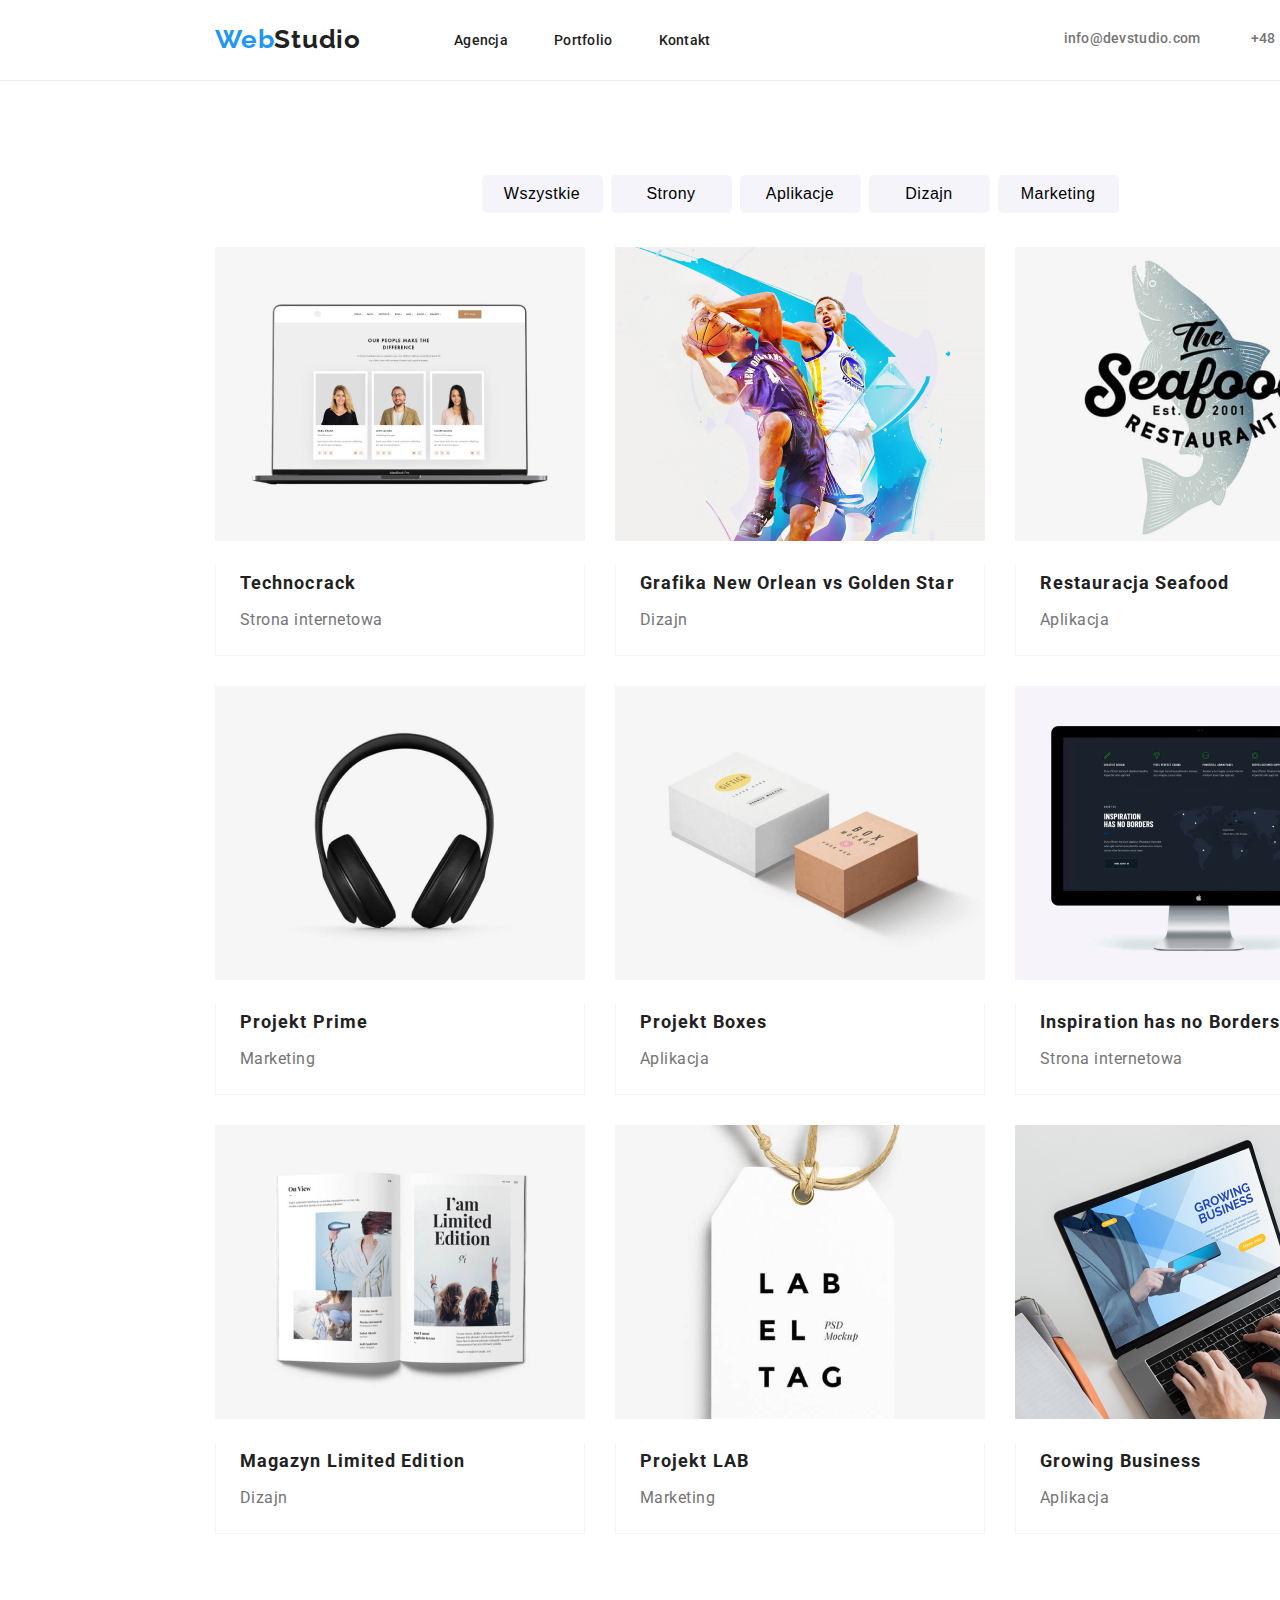
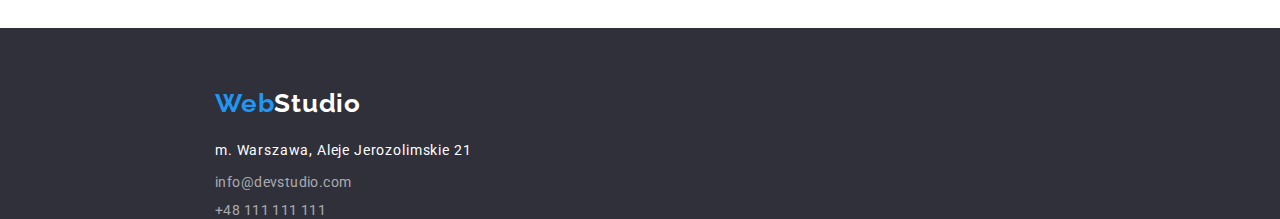
==== commit 38ba8829: "bugs fixed" ====
--- a/portfolio.html
+++ b/portfolio.html
@@ -15,24 +15,26 @@
     />
   </head>
   <body>
-    <header class="container header">
-      <div class="main-nav">
-        <a class="webstudio" href="index.html"
-          >Web<span class="studio-h">Studio</span></a
-        >
-        <ul class="menu">
-          <li><a class="links" href="#">Agencja</a></li>
-          <li>
-            <a class="links" href="./portfolio.html">Portfolio</a>
-          </li>
-          <li><a class="links" href="#">Kontakt</a></li>
-        </ul>
-        <div class="nav-contacts">
-          <a class="mail-h" href="mailto:info@devstudio.com"
-            >info@devstudio.com</a
+    <header class="header">
+      <div class="container">
+        <div class="main-nav">
+          <a class="webstudio" href="index.html"
+            >Web<span class="studio-h">Studio</span></a
           >
+          <ul class="menu">
+            <li><a class="links" href="#">Agencja</a></li>
+            <li>
+              <a class="links" href="./portfolio.html">Portfolio</a>
+            </li>
+            <li><a class="links" href="#">Kontakt</a></li>
+          </ul>
+          <div class="nav-contacts">
+            <a class="mail-h" href="mailto:info@devstudio.com"
+              >info@devstudio.com</a
+            >
 
-          <a class="tel" href="tel:+48111111111">+48 111 111 111</a>
+            <a class="tel" href="tel:+48111111111">+48 111 111 111</a>
+          </div>
         </div>
       </div>
     </header>
--- a/CSS/style.css
+++ b/CSS/style.css
@@ -16,10 +16,18 @@
   margin: 0 auto;
 }
 
+.img {
+  display: block;
+}
+
+.section {
+  padding-top: 94px;
+  padding-bottom: 94px;
+  box-sizing: border-box;
+}
+
 .header {
-  width: 1600px;
   border-bottom: 1px solid #ececec;
-  padding-left: 0px;
 }
 
 .menu {
@@ -52,8 +60,6 @@
   color: #2196f3;
   text-decoration: none;
   display: flex;
-  /* padding: 24px 0px 25px 0px; */
-  /* margin-right: 94px; */
 }
 
 .studio-h {
@@ -72,8 +78,6 @@
   font-size: 14px;
   line-height: 1.14;
   letter-spacing: 0.02em;
-  /* display: flex; */
-  /* padding: 32px 53px 32px 0px; */
 }
 
 .mail-h {
@@ -83,8 +87,6 @@
   font-size: 14px;
   line-height: 1.14;
   letter-spacing: 0.02em;
-  /* padding: 32px 50px 32px 0px; */
-  /* margin-left: 300px; */
 }
 
 .tel {
@@ -94,9 +96,6 @@
   letter-spacing: 0.02em;
   color: #757575;
   text-decoration: none;
-  /* padding: 32px 0px 32px 0px; */
-
-  /* margin-right: 227px; */
 }
 
 .tel:hover {
@@ -117,13 +116,11 @@
   display: flex;
   flex-flow: column;
   align-items: center;
-  width: 1600px;
   margin-right: 0px;
 }
 
 .h1 {
   width: 696px;
-
   font-weight: 900;
   font-size: 44px;
   line-height: 1.36;
@@ -151,18 +148,9 @@
 .ul-main1 {
   display: flex;
   justify-content: space-between;
-  /* width: 1170px; */
-  height: 101px;
   list-style-type: none;
   margin-top: 94px;
-  /* padding-left: 215px; */
   gap: 30px;
-}
-
-.sec3 {
-  width: 1170px;
-  height: 386px;
-  /* padding-left: 215px; */
 }
 
 .ul-main2 {
@@ -181,30 +169,23 @@
   font-size: 36px;
   line-height: 42px;
   text-align: center;
-
   letter-spacing: 0.03em;
   color: #212121;
 }
 
 .ul-main {
   list-style-type: none;
-  list-style-type: none;
-  display: flex;
-  justify-content: space-between;
-  width: 1170px;
-  height: 368px;
-  /* margin-left: 215px;
-  margin-right: 215px; */
+  display: flex;
+  justify-content: space-between;
   padding-left: 0px;
 }
 
 .img-sec3 {
-  width: 270px;
-  height: 368px;
   background: #ffffff;
   box-shadow: 0px 1px 3px rgba(0, 0, 0, 0.12), 0px 1px 1px rgba(0, 0, 0, 0.14),
     0px 2px 1px rgba(0, 0, 0, 0.2);
   border-radius: 0px 0px 4px 4px;
+  margin-bottom: 94px;
 }
 
 .job {
@@ -216,6 +197,7 @@
   display: flex;
   justify-content: space-between;
   justify-content: center;
+  margin-bottom: 30px;
 }
 
 .name {
@@ -228,13 +210,15 @@
   justify-content: space-between;
   margin-left: 99px;
   margin-top: 30px;
+  margin-bottom: 10px;
 }
 
 .button-main-page {
   background: #2196f3;
   box-shadow: 0px 4px 4px rgba(0, 0, 0, 0.15);
+  width: 200px;
+  height: 50px;
   border-radius: 4px;
-  width: 200px;
   cursor: pointer;
   padding-top: 9px;
   padding-bottom: 9px;
@@ -255,8 +239,6 @@
 
 .footer {
   background: #2f303a;
-  width: 1600px;
-  height: 252px;
 }
 
 .address {
@@ -265,17 +247,14 @@
   color: #ffffff;
   font-style: normal;
   letter-spacing: 0.06em;
-
   margin-top: 11px;
 }
 
 .link-footer {
   color: rgba(255, 255, 255, 0.6);
   text-decoration: none;
-
-  font-size: 14px;
-  letter-spacing: 0.03em;
-
+  font-size: 14px;
+  letter-spacing: 0.03em;
   margin-top: 9px;
 }
 
@@ -295,11 +274,8 @@
   letter-spacing: 0.03em;
   display: flex;
   justify-content: space-between;
-  width: 572px;
-  height: 54px;
   gap: 8px;
   justify-content: center;
-
   margin: 0 auto;
   margin-top: 94px;
 }
@@ -314,7 +290,6 @@
 
 .button-p {
   background-color: #f5f4fa;
-
   width: 121px;
   height: 38px;
   border: #f5f4fa;
@@ -358,6 +333,7 @@
   display: flex;
   flex-wrap: wrap;
   margin-left: 24px;
+  margin-top: 20px;
 }
 
 .img-type {
@@ -368,6 +344,8 @@
   display: flex;
   flex-wrap: wrap;
   margin-left: 24px;
+  margin-top: 4px;
+  margin-bottom: 20px;
 }
 
 .offer {
@@ -380,8 +358,6 @@
 }
 
 .sec4 {
-  width: 1600px;
-  height: 648px;
   background: #f5f4fa;
 }
 
@@ -403,6 +379,5 @@
   padding-left: 0px;
   padding-top: 60px;
   gap: 9px;
-  /* margin-left: 215px; */
-  list-style-type: none;
-}
+  list-style-type: none;
+}
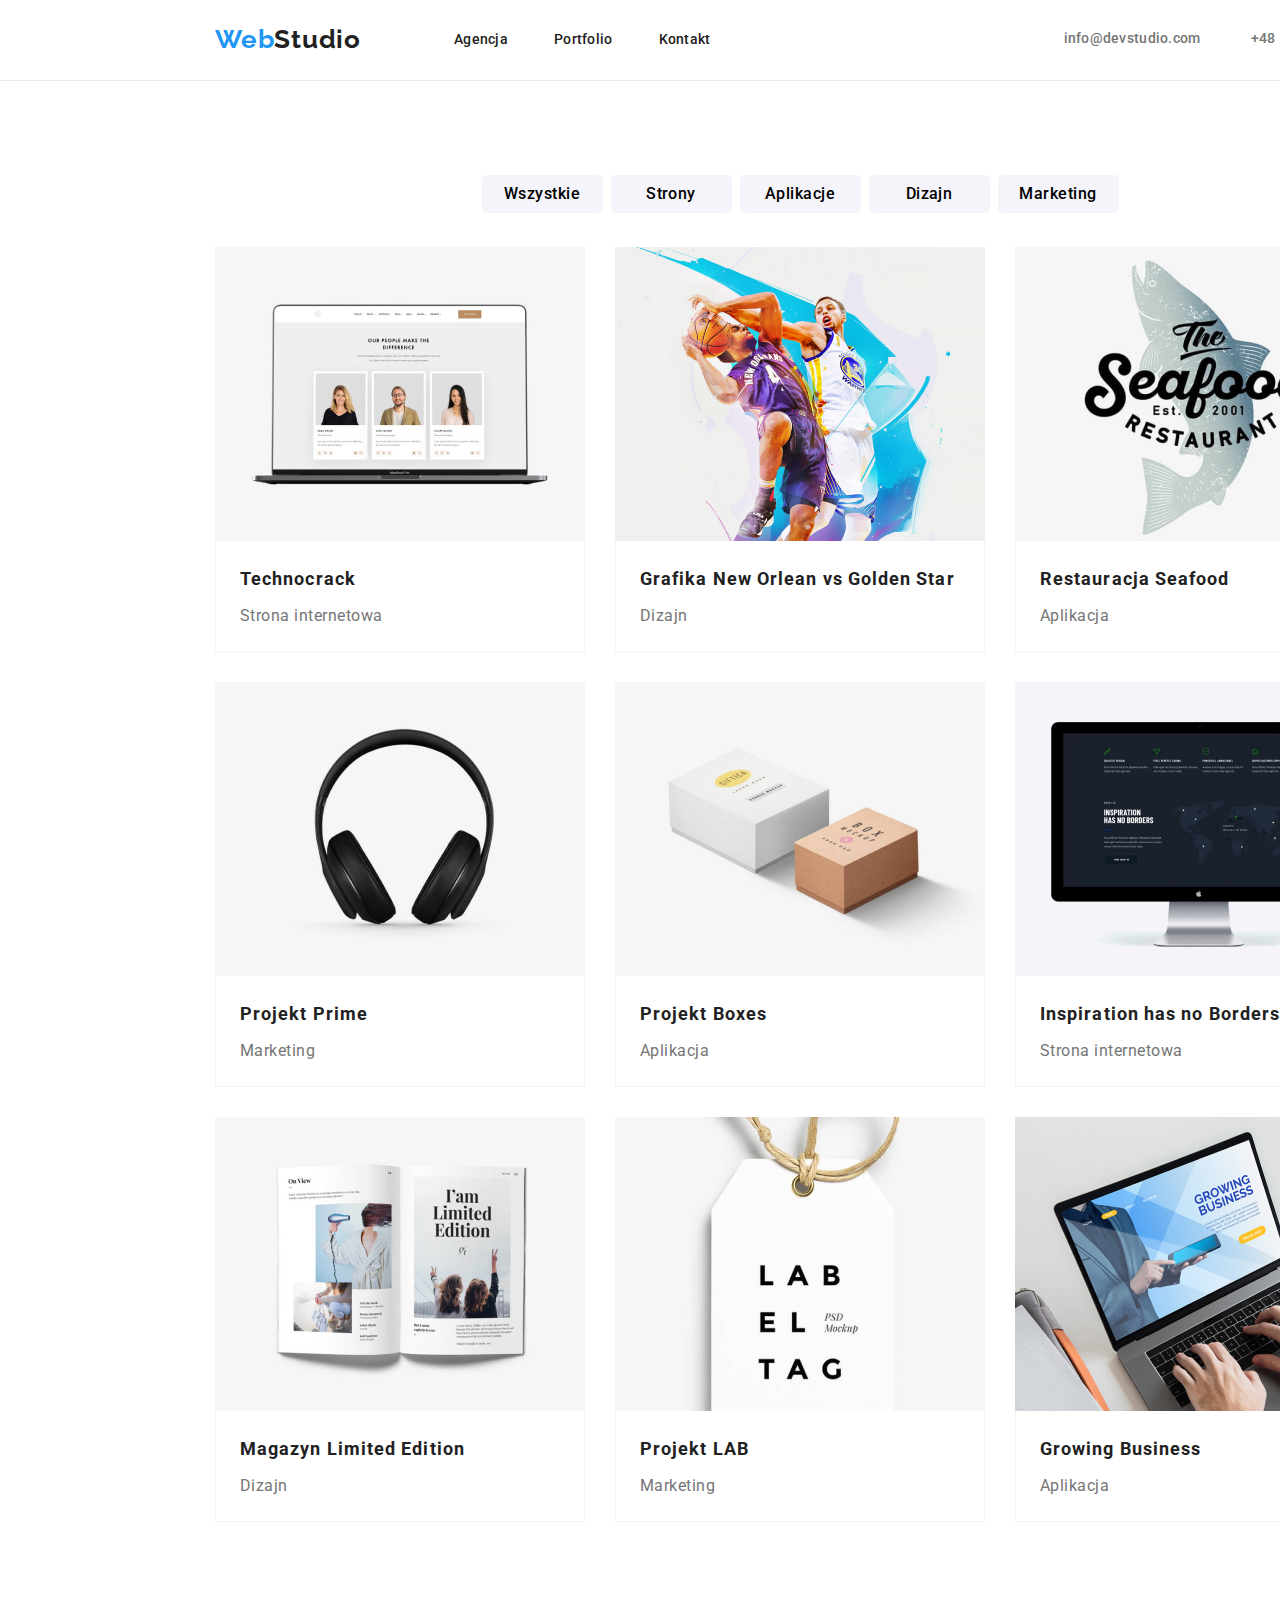
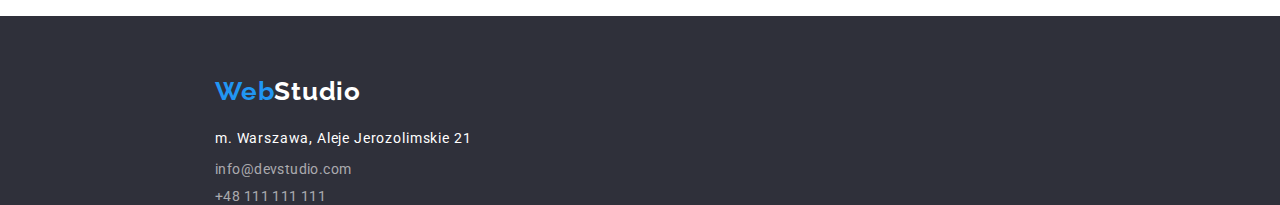
==== commit 2a4dac74: "bugs fixed" ====
--- a/portfolio.html
+++ b/portfolio.html
@@ -5,8 +5,11 @@
     <meta http-equiv="X-UA-Compatible" content="IE=edge" />
     <meta name="viewport" content="width=device-width, initial-scale=1.0" />
     <title>Document</title>
+    <link
+    rel="stylesheet"
+    href="https://cdnjs.cloudflare.com/ajax/libs/modern-normalize/1.0.0/modern-normalize.min.css"
+  />
     <link href="CSS/style.css" rel="stylesheet" />
-    <link rel="stylesheet" href="node_modules/modern-normalize/modern-normalize.css">
     <link rel="preconnect" href="https://fonts.googleapis.com" />
     <link rel="preconnect" href="https://fonts.gstatic.com" crossorigin />
     <link
@@ -73,51 +76,51 @@
         <ul class="img-portfolio">
           <li>
             <img alt="" src="images/8.jpg" width="370" height="294" />
-            <div class="portfolio-img-l"><span class="img-name">Technocrack</span>
+            <div class="portfolio-images-space"><span class="img-name">Technocrack</span>
             <span class="img-type">Strona internetowa</span></div>
           </li>
 
           <li>
             <img alt="" src="images/9.jpg" width="370" height="294" />
-            <div class="portfolio-img-l"><span class="img-name">Grafika New Orlean vs Golden Star</span>
+            <div class="portfolio-images-space"><span class="img-name">Grafika New Orlean vs Golden Star</span>
             <span class="img-type">Dizajn</span>
           </div>   
           </li>
 
           <li>
             <img alt="" src="images/10.jpg" width="370" height="294" />
-            <div class="portfolio-img-l"><span class="img-name">Restauracja Seafood</span>
+            <div class="portfolio-images-space"><span class="img-name">Restauracja Seafood</span>
             <span class="img-type">Aplikacja</span></div></li>
 
           <li>
             <img alt="" src="images/11.jpg" width="370" height="294" />
-            <div class="portfolio-img-l"><span class="img-name">Projekt Prime</span>
+            <div class="portfolio-images-space"><span class="img-name">Projekt Prime</span>
             <span class="img-type">Marketing</span></div></li>
 
           <li>
             <img alt="" src="images/12.jpg" width="370" height="294" />
-            <div class="portfolio-img-l"><span class="img-name">Projekt Boxes</span>
+            <div class="portfolio-images-space"><span class="img-name">Projekt Boxes</span>
             <span class="img-type">Aplikacja</span></div></li>
 
           <li>
             <img alt="" src="images/13.jpg" width="370" height="294" />
-            <div class="portfolio-img-l"><span class="img-name">Inspiration has no Borders</span>
+            <div class="portfolio-images-space"><span class="img-name">Inspiration has no Borders</span>
             <span class="img-type">Strona internetowa</span></div>
           </li>
 
           <li>
             <img alt="" src="images/14.jpg" width="370" height="294" />
-            <div class="portfolio-img-l"><span class="img-name">Magazyn Limited Edition</span>
+            <div class="portfolio-images-space"><span class="img-name">Magazyn Limited Edition</span>
             <span class="img-type">Dizajn</span></div></li>
 
           <li>
             <img alt="" src="images/15.jpg" width="370" height="294" />
-            <div class="portfolio-img-l"><span class="img-name">Projekt LAB</span>
+            <div class="portfolio-images-space"><span class="img-name">Projekt LAB</span>
             <span class="img-type">Marketing</span></div></li>
 
           <li>
             <img alt="" src="images/16.jpg" width="370" height="294" />
-            <div class="portfolio-img-l"><span class="img-name">Growing Business</span>
+            <div class="portfolio-images-space"><span class="img-name">Growing Business</span>
             <span class="img-type">Aplikacja</span></div></li>
         </ul>
       </div>
--- a/CSS/style.css
+++ b/CSS/style.css
@@ -16,7 +16,7 @@
   margin: 0 auto;
 }
 
-.img {
+img {
   display: block;
 }
 
@@ -40,7 +40,7 @@
 
 .main-nav {
   display: flex;
-  margin: 24px 0 25px 0;
+  margin: 24px 0px 25px 0px;
   gap: 93px;
 }
 
@@ -188,16 +188,19 @@
   margin-bottom: 94px;
 }
 
+.text-img-index {
+  text-align: center;
+  padding: 0px 99px 0px 99px;
+  margin-top: 30px;
+  margin-bottom: 30px;
+}
+
 .job {
   color: #757575;
   font-size: 16px;
   line-height: 1.18;
   letter-spacing: 0.03em;
-  text-align: center;
-  display: flex;
-  justify-content: space-between;
-  justify-content: center;
-  margin-bottom: 30px;
+  margin-top: 10px;
 }
 
 .name {
@@ -205,12 +208,6 @@
   font-size: 16px;
   line-height: 1.18;
   letter-spacing: 0.03em;
-  text-align: center;
-  display: flex;
-  justify-content: space-between;
-  margin-left: 99px;
-  margin-top: 30px;
-  margin-bottom: 10px;
 }
 
 .button-main-page {
@@ -318,11 +315,16 @@
   margin-bottom: 94px;
 }
 
-.portfolio-img-l {
+.portfolio-images-space {
   border-bottom: 1px solid #f5f4fa;
   border-left: 1px solid #f5f4fa;
   border-right: 1px solid #f5f4fa;
   box-sizing: border-box;
+  padding: 20px 24px 20px 24px;
+  display: flex;
+  flex-wrap: wrap;
+  flex-direction: column;
+  gap: 4px;
 }
 
 .img-name {
@@ -330,10 +332,6 @@
   font-size: 18px;
   line-height: 2;
   letter-spacing: 0.06em;
-  display: flex;
-  flex-wrap: wrap;
-  margin-left: 24px;
-  margin-top: 20px;
 }
 
 .img-type {
@@ -341,11 +339,6 @@
   line-height: 1.87;
   color: #757575;
   letter-spacing: 0.03em;
-  display: flex;
-  flex-wrap: wrap;
-  margin-left: 24px;
-  margin-top: 4px;
-  margin-bottom: 20px;
 }
 
 .offer {
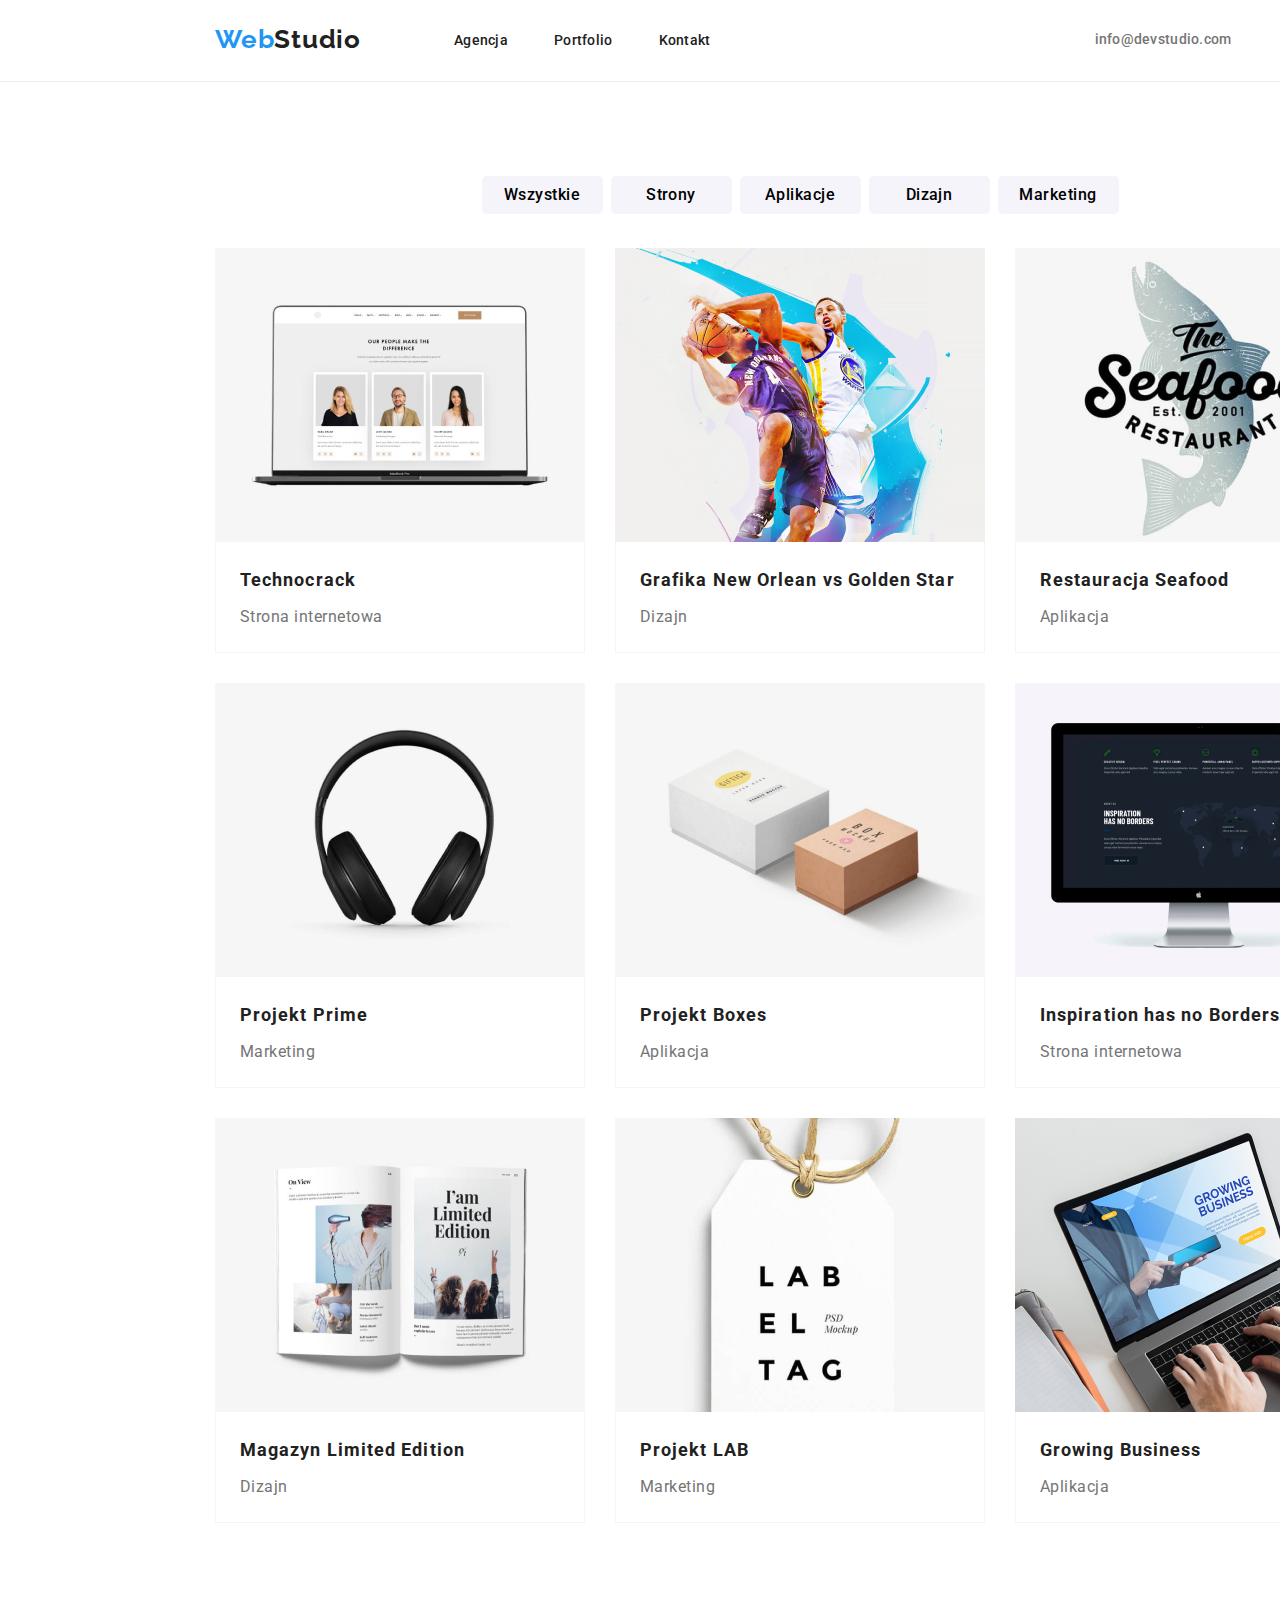
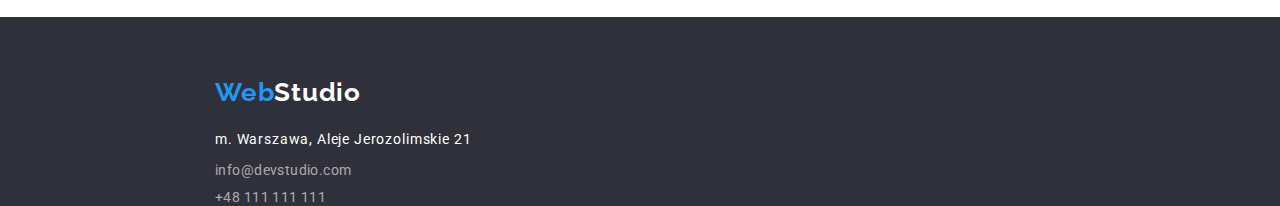
==== commit 5bd5a2fd: "bugs fixed" ====
--- a/portfolio.html
+++ b/portfolio.html
@@ -25,7 +25,7 @@
             >Web<span class="studio-h">Studio</span></a
           >
           <ul class="menu">
-            <li><a class="links" href="#">Agencja</a></li>
+            <li><a class="links" href="index.html">Agencja</a></li>
             <li>
               <a class="links" href="./portfolio.html">Portfolio</a>
             </li>
--- a/CSS/style.css
+++ b/CSS/style.css
@@ -40,7 +40,7 @@
 
 .main-nav {
   display: flex;
-  margin: 24px 0px 25px 0px;
+  margin: 24px 0 25px 0;
   gap: 93px;
 }
 
@@ -48,7 +48,7 @@
   display: flex;
   gap: 50px;
   align-items: center;
-  margin-left: 260px;
+  margin-left: 291px;
 }
 
 .webstudio {
@@ -149,7 +149,7 @@
   display: flex;
   justify-content: space-between;
   list-style-type: none;
-  margin-top: 94px;
+
   gap: 30px;
 }
 
@@ -162,8 +162,6 @@
 }
 
 .team {
-  padding-top: 94px;
-  margin-top: 94px;
   margin-bottom: 50px;
   font-weight: 700;
   font-size: 36px;
@@ -171,6 +169,10 @@
   text-align: center;
   letter-spacing: 0.03em;
   color: #212121;
+}
+
+.sec2 {
+  padding: 94px 0 0 0;
 }
 
 .ul-main {
@@ -185,14 +187,20 @@
   box-shadow: 0px 1px 3px rgba(0, 0, 0, 0.12), 0px 1px 1px rgba(0, 0, 0, 0.14),
     0px 2px 1px rgba(0, 0, 0, 0.2);
   border-radius: 0px 0px 4px 4px;
-  margin-bottom: 94px;
+}
+
+.sec3 {
+  padding: 94px 0 94px 0;
 }
 
 .text-img-index {
   text-align: center;
-  padding: 0px 99px 0px 99px;
-  margin-top: 30px;
-  margin-bottom: 30px;
+  padding: 30px 30px 30px 30px;
+
+  display: flex;
+  flex-wrap: wrap;
+  flex-direction: column;
+  gap: 10px;
 }
 
 .job {
@@ -200,7 +208,6 @@
   font-size: 16px;
   line-height: 1.18;
   letter-spacing: 0.03em;
-  margin-top: 10px;
 }
 
 .name {
@@ -346,12 +353,13 @@
   font-size: 36px;
   line-height: 1.16;
   letter-spacing: 0.03em;
-  margin-top: 94px;
+
   text-align: center;
 }
 
 .sec4 {
   background: #f5f4fa;
+  padding: 94px 0 94px 0;
 }
 
 .webstudio-f {
